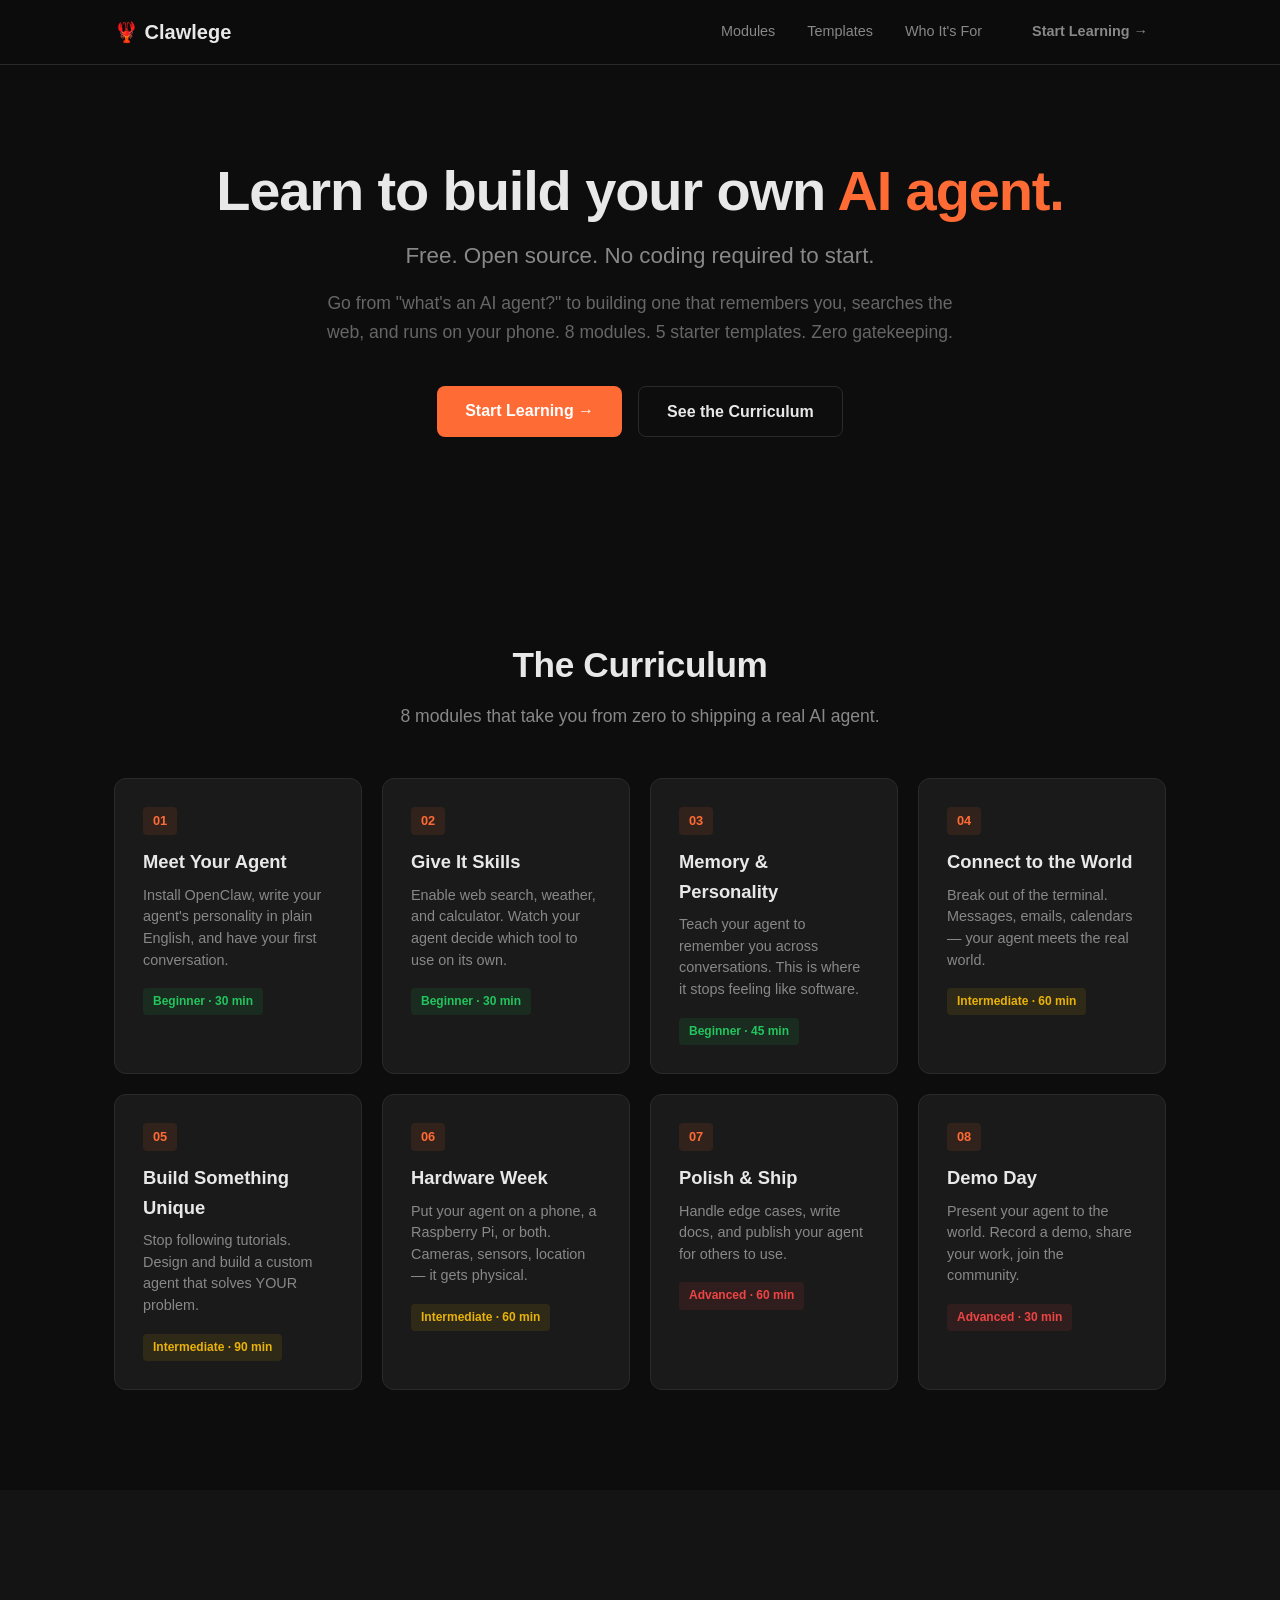
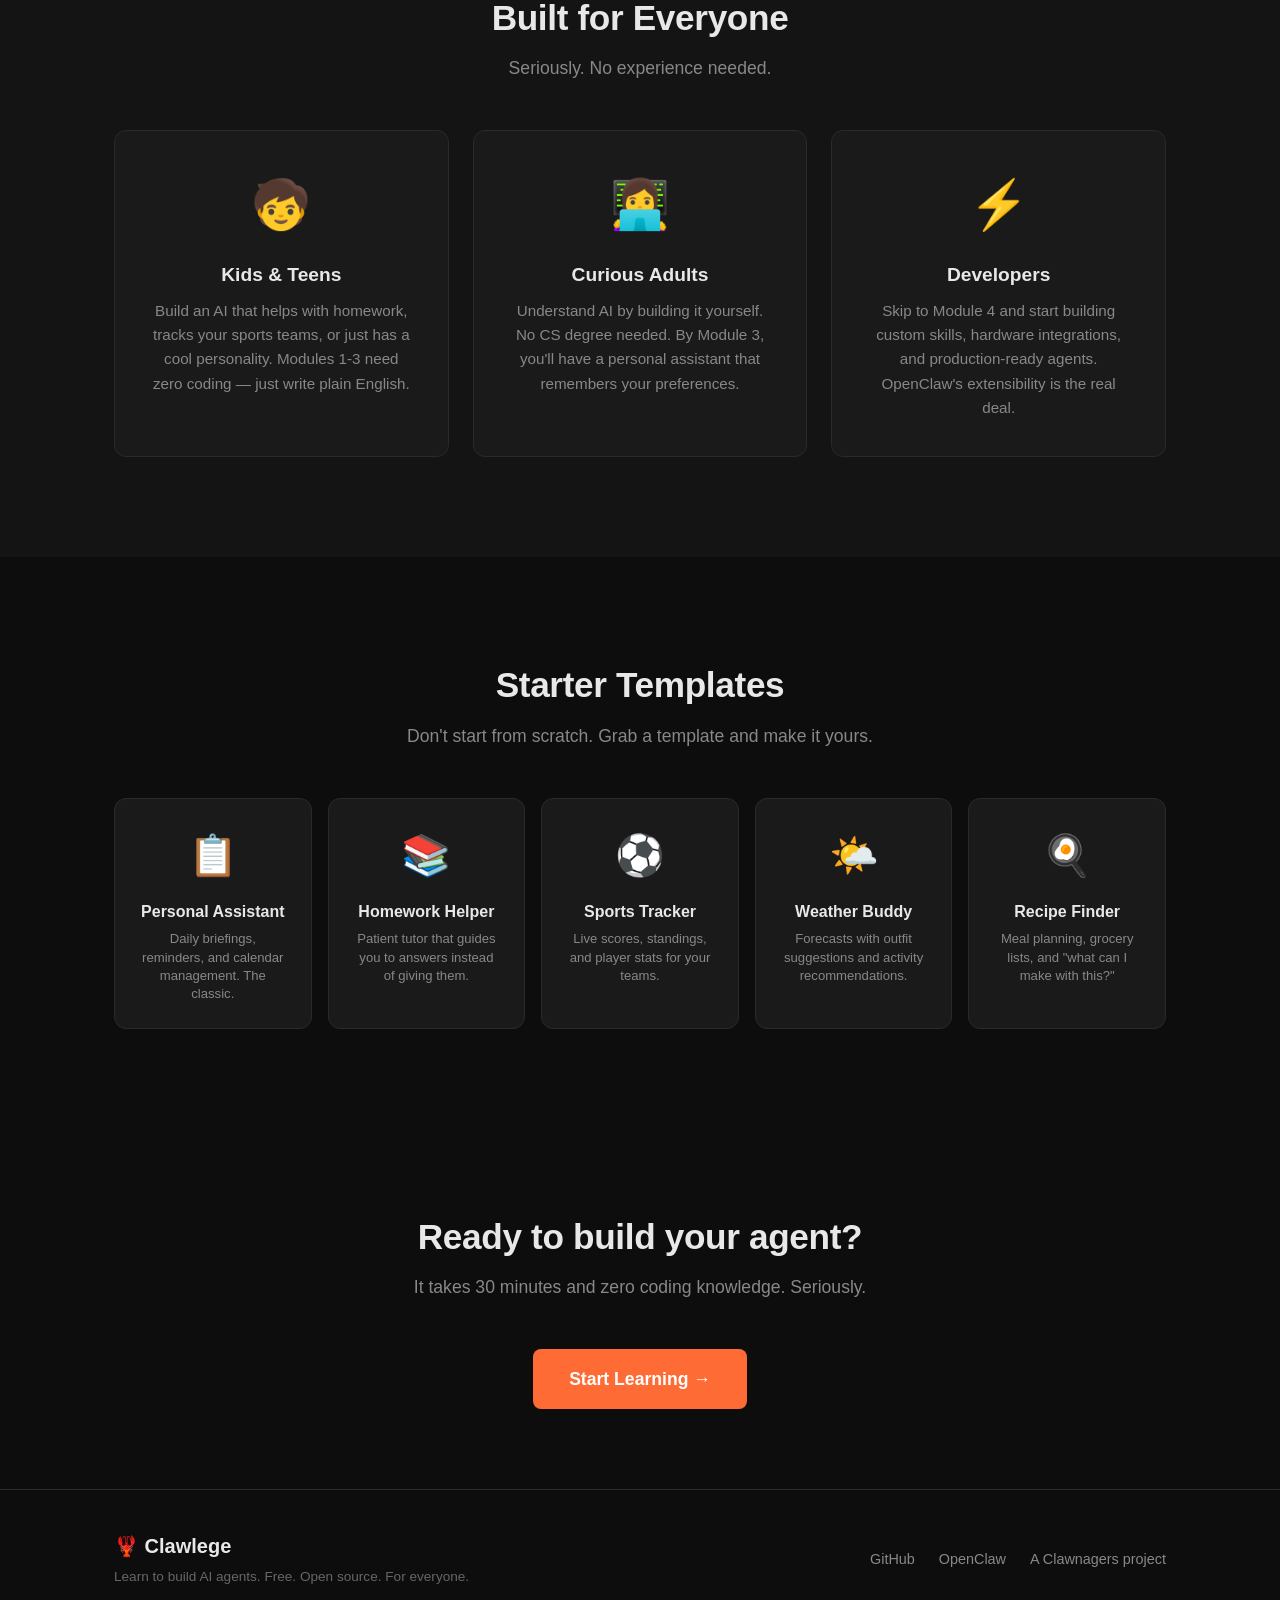
==== docs/index.html @ 2de46e16 "chore: move landing page to /docs for GitHub Pages compatibility" ====
<!DOCTYPE html>
<html lang="en">
<head>
    <meta charset="UTF-8">
    <meta name="viewport" content="width=device-width, initial-scale=1.0">
    <title>Clawlege — Learn to Build AI Agents</title>
    <meta name="description" content="Learn to build your own AI agent. Free. Open source. For everyone. No coding required to start.">
    <link rel="stylesheet" href="style.css">
</head>
<body>
    <!-- Nav -->
    <nav class="nav">
        <div class="nav-inner">
            <a href="#" class="logo">🦞 Clawlege</a>
            <div class="nav-links">
                <a href="#modules">Modules</a>
                <a href="#templates">Templates</a>
                <a href="#audience">Who It's For</a>
                <a href="https://github.com/Clawlege/clawlege" class="btn btn-sm" target="_blank">Start Learning →</a>
            </div>
            <button class="mobile-toggle" aria-label="Toggle menu">☰</button>
        </div>
    </nav>

    <!-- Hero -->
    <section class="hero">
        <div class="container">
            <h1>Learn to build your own <span class="accent">AI agent.</span></h1>
            <p class="hero-sub">Free. Open source. No coding required to start.</p>
            <p class="hero-desc">Go from "what's an AI agent?" to building one that remembers you, searches the web, and runs on your phone. 8 modules. 5 starter templates. Zero gatekeeping.</p>
            <div class="hero-cta">
                <a href="https://github.com/Clawlege/clawlege" class="btn btn-primary" target="_blank">Start Learning →</a>
                <a href="#modules" class="btn btn-secondary">See the Curriculum</a>
            </div>
        </div>
    </section>

    <!-- Modules -->
    <section id="modules" class="section">
        <div class="container">
            <h2>The Curriculum</h2>
            <p class="section-sub">8 modules that take you from zero to shipping a real AI agent.</p>
            <div class="module-grid">
                <div class="module-card">
                    <span class="module-num">01</span>
                    <h3>Meet Your Agent</h3>
                    <p>Install OpenClaw, write your agent's personality in plain English, and have your first conversation.</p>
                    <span class="tag tag-beginner">Beginner · 30 min</span>
                </div>
                <div class="module-card">
                    <span class="module-num">02</span>
                    <h3>Give It Skills</h3>
                    <p>Enable web search, weather, and calculator. Watch your agent decide which tool to use on its own.</p>
                    <span class="tag tag-beginner">Beginner · 30 min</span>
                </div>
                <div class="module-card">
                    <span class="module-num">03</span>
                    <h3>Memory & Personality</h3>
                    <p>Teach your agent to remember you across conversations. This is where it stops feeling like software.</p>
                    <span class="tag tag-beginner">Beginner · 45 min</span>
                </div>
                <div class="module-card">
                    <span class="module-num">04</span>
                    <h3>Connect to the World</h3>
                    <p>Break out of the terminal. Messages, emails, calendars — your agent meets the real world.</p>
                    <span class="tag tag-intermediate">Intermediate · 60 min</span>
                </div>
                <div class="module-card">
                    <span class="module-num">05</span>
                    <h3>Build Something Unique</h3>
                    <p>Stop following tutorials. Design and build a custom agent that solves YOUR problem.</p>
                    <span class="tag tag-intermediate">Intermediate · 90 min</span>
                </div>
                <div class="module-card">
                    <span class="module-num">06</span>
                    <h3>Hardware Week</h3>
                    <p>Put your agent on a phone, a Raspberry Pi, or both. Cameras, sensors, location — it gets physical.</p>
                    <span class="tag tag-intermediate">Intermediate · 60 min</span>
                </div>
                <div class="module-card">
                    <span class="module-num">07</span>
                    <h3>Polish & Ship</h3>
                    <p>Handle edge cases, write docs, and publish your agent for others to use.</p>
                    <span class="tag tag-advanced">Advanced · 60 min</span>
                </div>
                <div class="module-card">
                    <span class="module-num">08</span>
                    <h3>Demo Day</h3>
                    <p>Present your agent to the world. Record a demo, share your work, join the community.</p>
                    <span class="tag tag-advanced">Advanced · 30 min</span>
                </div>
            </div>
        </div>
    </section>

    <!-- Audience -->
    <section id="audience" class="section section-alt">
        <div class="container">
            <h2>Built for Everyone</h2>
            <p class="section-sub">Seriously. No experience needed.</p>
            <div class="audience-grid">
                <div class="audience-card">
                    <div class="audience-emoji">🧒</div>
                    <h3>Kids & Teens</h3>
                    <p>Build an AI that helps with homework, tracks your sports teams, or just has a cool personality. Modules 1-3 need zero coding — just write plain English.</p>
                </div>
                <div class="audience-card">
                    <div class="audience-emoji">👩‍💻</div>
                    <h3>Curious Adults</h3>
                    <p>Understand AI by building it yourself. No CS degree needed. By Module 3, you'll have a personal assistant that remembers your preferences.</p>
                </div>
                <div class="audience-card">
                    <div class="audience-emoji">⚡</div>
                    <h3>Developers</h3>
                    <p>Skip to Module 4 and start building custom skills, hardware integrations, and production-ready agents. OpenClaw's extensibility is the real deal.</p>
                </div>
            </div>
        </div>
    </section>

    <!-- Templates -->
    <section id="templates" class="section">
        <div class="container">
            <h2>Starter Templates</h2>
            <p class="section-sub">Don't start from scratch. Grab a template and make it yours.</p>
            <div class="template-grid">
                <div class="template-card">
                    <div class="template-icon">📋</div>
                    <h3>Personal Assistant</h3>
                    <p>Daily briefings, reminders, and calendar management. The classic.</p>
                </div>
                <div class="template-card">
                    <div class="template-icon">📚</div>
                    <h3>Homework Helper</h3>
                    <p>Patient tutor that guides you to answers instead of giving them.</p>
                </div>
                <div class="template-card">
                    <div class="template-icon">⚽</div>
                    <h3>Sports Tracker</h3>
                    <p>Live scores, standings, and player stats for your teams.</p>
                </div>
                <div class="template-card">
                    <div class="template-icon">🌤️</div>
                    <h3>Weather Buddy</h3>
                    <p>Forecasts with outfit suggestions and activity recommendations.</p>
                </div>
                <div class="template-card">
                    <div class="template-icon">🍳</div>
                    <h3>Recipe Finder</h3>
                    <p>Meal planning, grocery lists, and "what can I make with this?"</p>
                </div>
            </div>
        </div>
    </section>

    <!-- CTA -->
    <section class="section cta-section">
        <div class="container">
            <h2>Ready to build your agent?</h2>
            <p class="section-sub">It takes 30 minutes and zero coding knowledge. Seriously.</p>
            <a href="https://github.com/Clawlege/clawlege" class="btn btn-primary btn-lg" target="_blank">Start Learning →</a>
        </div>
    </section>

    <!-- Footer -->
    <footer class="footer">
        <div class="container footer-inner">
            <div class="footer-left">
                <span class="logo">🦞 Clawlege</span>
                <p>Learn to build AI agents. Free. Open source. For everyone.</p>
            </div>
            <div class="footer-right">
                <a href="https://github.com/Clawlege/clawlege" target="_blank">GitHub</a>
                <a href="https://openclaw.ai" target="_blank">OpenClaw</a>
                <a href="https://clawnagers.com" target="_blank">A Clawnagers project</a>
            </div>
        </div>
    </footer>

    <script>
        // Mobile menu toggle
        const toggle = document.querySelector('.mobile-toggle');
        const navLinks = document.querySelector('.nav-links');
        if (toggle) {
            toggle.addEventListener('click', () => {
                navLinks.classList.toggle('open');
            });
        }
    </script>
</body>
</html>
---- docs/style.css ----
/* ===== Reset & Base ===== */
*, *::before, *::after {
    margin: 0;
    padding: 0;
    box-sizing: border-box;
}

:root {
    --orange: #FF6B35;
    --orange-light: #FF8B5E;
    --orange-dark: #E5552A;
    --bg: #0D0D0D;
    --bg-alt: #141414;
    --bg-card: #1A1A1A;
    --text: #E8E8E8;
    --text-muted: #888;
    --text-dim: #666;
    --border: #2A2A2A;
    --radius: 12px;
    --radius-sm: 8px;
}

html {
    scroll-behavior: smooth;
}

body {
    font-family: -apple-system, BlinkMacSystemFont, 'Segoe UI', Roboto, sans-serif;
    background: var(--bg);
    color: var(--text);
    line-height: 1.6;
    -webkit-font-smoothing: antialiased;
}

a {
    color: var(--orange);
    text-decoration: none;
    transition: color 0.2s;
}

a:hover {
    color: var(--orange-light);
}

.container {
    max-width: 1100px;
    margin: 0 auto;
    padding: 0 24px;
}

/* ===== Nav ===== */
.nav {
    position: fixed;
    top: 0;
    left: 0;
    right: 0;
    background: rgba(13, 13, 13, 0.9);
    backdrop-filter: blur(12px);
    border-bottom: 1px solid var(--border);
    z-index: 100;
}

.nav-inner {
    max-width: 1100px;
    margin: 0 auto;
    padding: 0 24px;
    display: flex;
    align-items: center;
    justify-content: space-between;
    height: 64px;
}

.logo {
    font-size: 1.25rem;
    font-weight: 700;
    color: var(--text) !important;
}

.nav-links {
    display: flex;
    align-items: center;
    gap: 32px;
}

.nav-links a {
    color: var(--text-muted);
    font-size: 0.9rem;
}

.nav-links a:hover {
    color: var(--text);
}

.mobile-toggle {
    display: none;
    background: none;
    border: none;
    color: var(--text);
    font-size: 1.5rem;
    cursor: pointer;
}

/* ===== Buttons ===== */
.btn {
    display: inline-block;
    padding: 12px 28px;
    border-radius: var(--radius-sm);
    font-weight: 600;
    font-size: 1rem;
    transition: all 0.2s;
    cursor: pointer;
    border: none;
}

.btn-primary {
    background: var(--orange);
    color: #fff;
}

.btn-primary:hover {
    background: var(--orange-light);
    color: #fff;
    transform: translateY(-1px);
}

.btn-secondary {
    background: transparent;
    color: var(--text);
    border: 1px solid var(--border);
}

.btn-secondary:hover {
    border-color: var(--text-muted);
    color: var(--text);
}

.btn-sm {
    padding: 8px 18px;
    font-size: 0.85rem;
}

.btn-lg {
    padding: 16px 36px;
    font-size: 1.1rem;
}

/* ===== Hero ===== */
.hero {
    padding: 160px 0 100px;
    text-align: center;
}

.hero h1 {
    font-size: 3.5rem;
    font-weight: 800;
    line-height: 1.1;
    margin-bottom: 16px;
    letter-spacing: -0.02em;
}

.accent {
    color: var(--orange);
}

.hero-sub {
    font-size: 1.4rem;
    color: var(--text-muted);
    margin-bottom: 16px;
}

.hero-desc {
    font-size: 1.1rem;
    color: var(--text-dim);
    max-width: 640px;
    margin: 0 auto 40px;
}

.hero-cta {
    display: flex;
    gap: 16px;
    justify-content: center;
    flex-wrap: wrap;
}

/* ===== Sections ===== */
.section {
    padding: 100px 0;
}

.section-alt {
    background: var(--bg-alt);
}

.section h2 {
    font-size: 2.2rem;
    font-weight: 700;
    text-align: center;
    margin-bottom: 8px;
    letter-spacing: -0.01em;
}

.section-sub {
    text-align: center;
    color: var(--text-muted);
    font-size: 1.1rem;
    margin-bottom: 48px;
}

/* ===== Module Grid ===== */
.module-grid {
    display: grid;
    grid-template-columns: repeat(auto-fill, minmax(240px, 1fr));
    gap: 20px;
}

.module-card {
    background: var(--bg-card);
    border: 1px solid var(--border);
    border-radius: var(--radius);
    padding: 28px;
    transition: border-color 0.2s, transform 0.2s;
}

.module-card:hover {
    border-color: var(--orange);
    transform: translateY(-2px);
}

.module-num {
    display: inline-block;
    font-size: 0.8rem;
    font-weight: 700;
    color: var(--orange);
    background: rgba(255, 107, 53, 0.1);
    padding: 4px 10px;
    border-radius: 4px;
    margin-bottom: 12px;
}

.module-card h3 {
    font-size: 1.15rem;
    margin-bottom: 8px;
}

.module-card p {
    font-size: 0.9rem;
    color: var(--text-muted);
    margin-bottom: 16px;
    line-height: 1.5;
}

.tag {
    display: inline-block;
    font-size: 0.75rem;
    font-weight: 600;
    padding: 4px 10px;
    border-radius: 4px;
}

.tag-beginner {
    background: rgba(34, 197, 94, 0.1);
    color: #22c55e;
}

.tag-intermediate {
    background: rgba(234, 179, 8, 0.1);
    color: #eab308;
}

.tag-advanced {
    background: rgba(239, 68, 68, 0.1);
    color: #ef4444;
}

/* ===== Audience ===== */
.audience-grid {
    display: grid;
    grid-template-columns: repeat(auto-fill, minmax(280px, 1fr));
    gap: 24px;
}

.audience-card {
    background: var(--bg-card);
    border: 1px solid var(--border);
    border-radius: var(--radius);
    padding: 36px;
    text-align: center;
}

.audience-emoji {
    font-size: 3rem;
    margin-bottom: 16px;
}

.audience-card h3 {
    margin-bottom: 8px;
    font-size: 1.2rem;
}

.audience-card p {
    color: var(--text-muted);
    font-size: 0.95rem;
}

/* ===== Templates ===== */
.template-grid {
    display: grid;
    grid-template-columns: repeat(auto-fill, minmax(180px, 1fr));
    gap: 16px;
}

.template-card {
    background: var(--bg-card);
    border: 1px solid var(--border);
    border-radius: var(--radius);
    padding: 24px;
    text-align: center;
    transition: border-color 0.2s, transform 0.2s;
}

.template-card:hover {
    border-color: var(--orange);
    transform: translateY(-2px);
}

.template-icon {
    font-size: 2.5rem;
    margin-bottom: 12px;
}

.template-card h3 {
    font-size: 1rem;
    margin-bottom: 6px;
}

.template-card p {
    font-size: 0.82rem;
    color: var(--text-muted);
    line-height: 1.4;
}

/* ===== CTA Section ===== */
.cta-section {
    text-align: center;
    padding: 80px 0;
}

/* ===== Footer ===== */
.footer {
    border-top: 1px solid var(--border);
    padding: 40px 0;
}

.footer-inner {
    display: flex;
    justify-content: space-between;
    align-items: center;
    flex-wrap: wrap;
    gap: 24px;
}

.footer-left p {
    color: var(--text-dim);
    font-size: 0.85rem;
    margin-top: 4px;
}

.footer-right {
    display: flex;
    gap: 24px;
}

.footer-right a {
    color: var(--text-muted);
    font-size: 0.9rem;
}

.footer-right a:hover {
    color: var(--text);
}

/* ===== Mobile ===== */
@media (max-width: 768px) {
    .hero h1 {
        font-size: 2.2rem;
    }

    .hero-sub {
        font-size: 1.1rem;
    }

    .hero-desc {
        font-size: 1rem;
    }

    .hero {
        padding: 120px 0 60px;
    }

    .section {
        padding: 60px 0;
    }

    .section h2 {
        font-size: 1.6rem;
    }

    .nav-links {
        display: none;
        position: absolute;
        top: 64px;
        left: 0;
        right: 0;
        background: rgba(13, 13, 13, 0.98);
        flex-direction: column;
        padding: 24px;
        gap: 16px;
        border-bottom: 1px solid var(--border);
    }

    .nav-links.open {
        display: flex;
    }

    .mobile-toggle {
        display: block;
    }

    .module-grid {
        grid-template-columns: 1fr;
    }

    .audience-grid {
        grid-template-columns: 1fr;
    }

    .template-grid {
        grid-template-columns: repeat(2, 1fr);
    }

    .footer-inner {
        flex-direction: column;
        text-align: center;
    }

    .footer-right {
        justify-content: center;
    }
}

@media (max-width: 400px) {
    .template-grid {
        grid-template-columns: 1fr;
    }

    .hero-cta {
        flex-direction: column;
        align-items: center;
    }
}
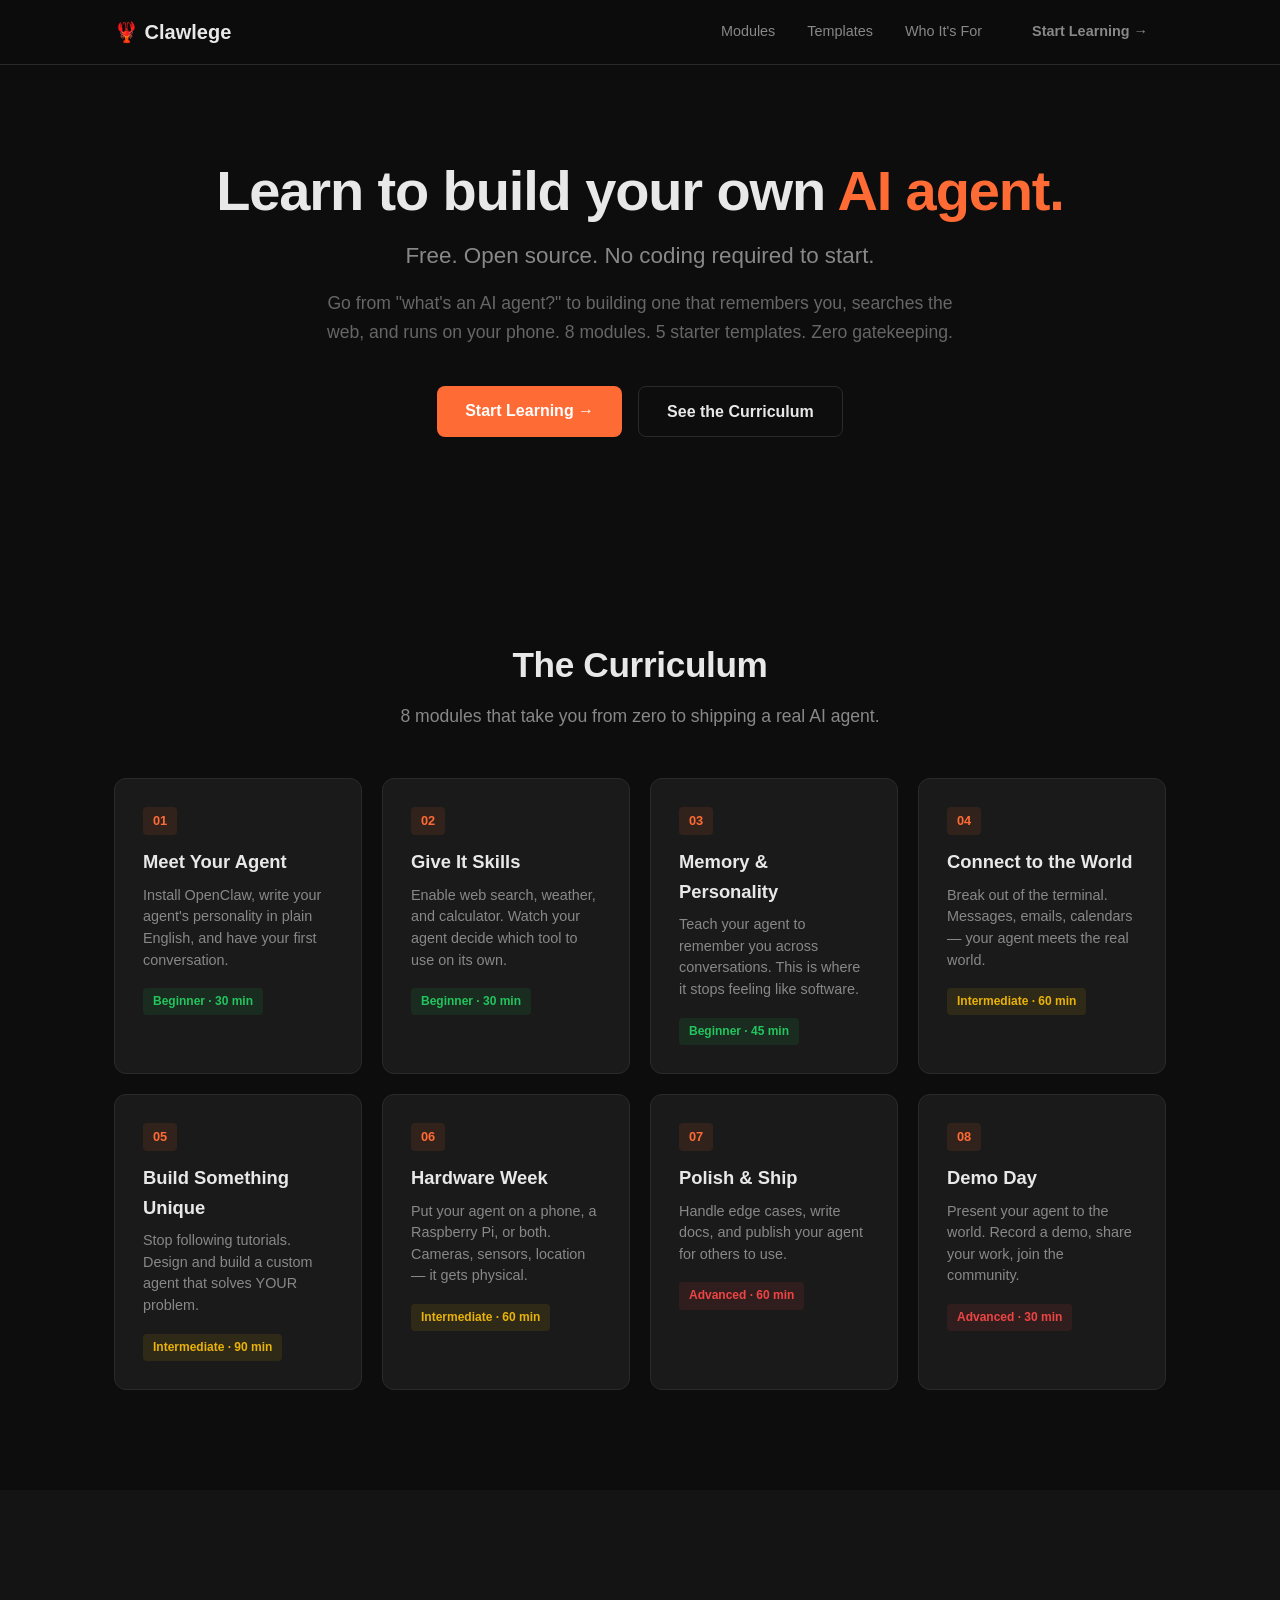
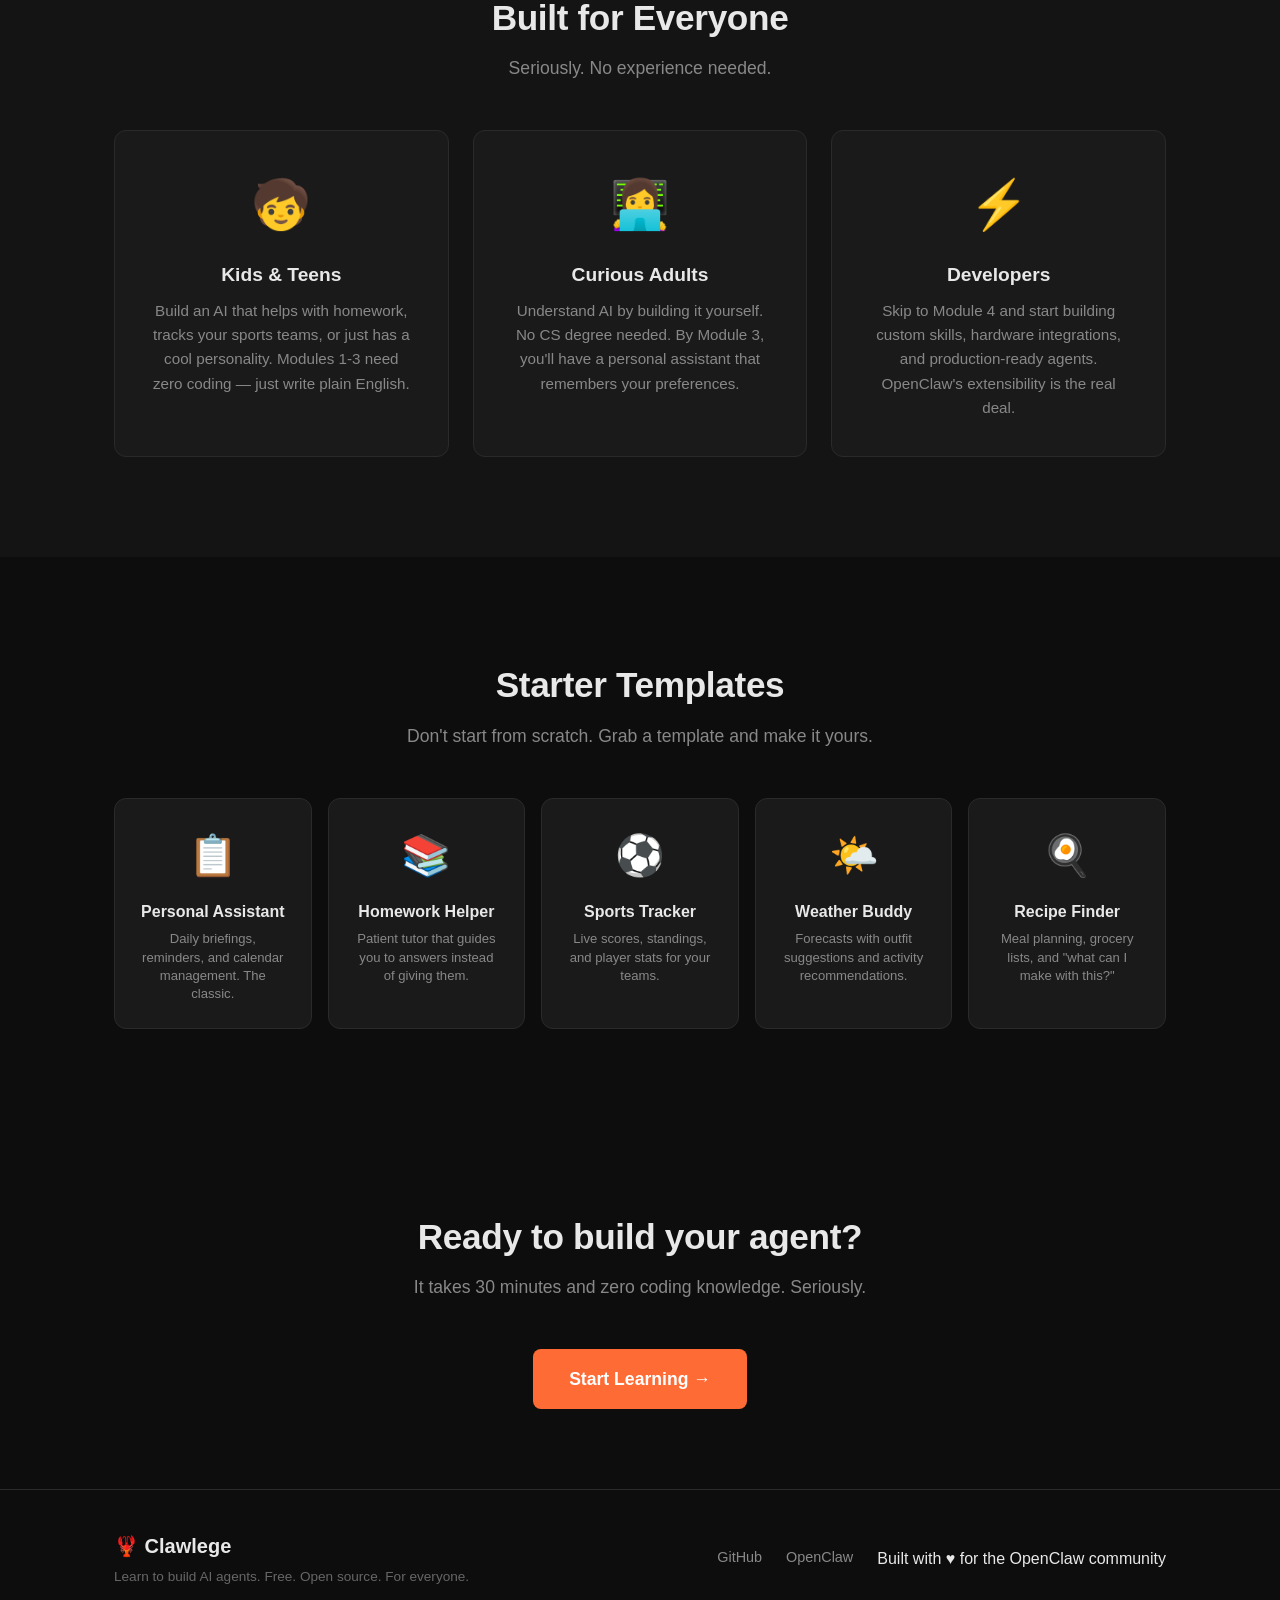
==== commit 88b8f0e9: "chore: remove Clawnagers references from site and README" ====
--- a/docs/index.html
+++ b/docs/index.html
@@ -172,7 +172,7 @@
             <div class="footer-right">
                 <a href="https://github.com/Clawlege/clawlege" target="_blank">GitHub</a>
                 <a href="https://openclaw.ai" target="_blank">OpenClaw</a>
-                <a href="https://clawnagers.com" target="_blank">A Clawnagers project</a>
+                Built with &hearts; for the OpenClaw community
             </div>
         </div>
     </footer>
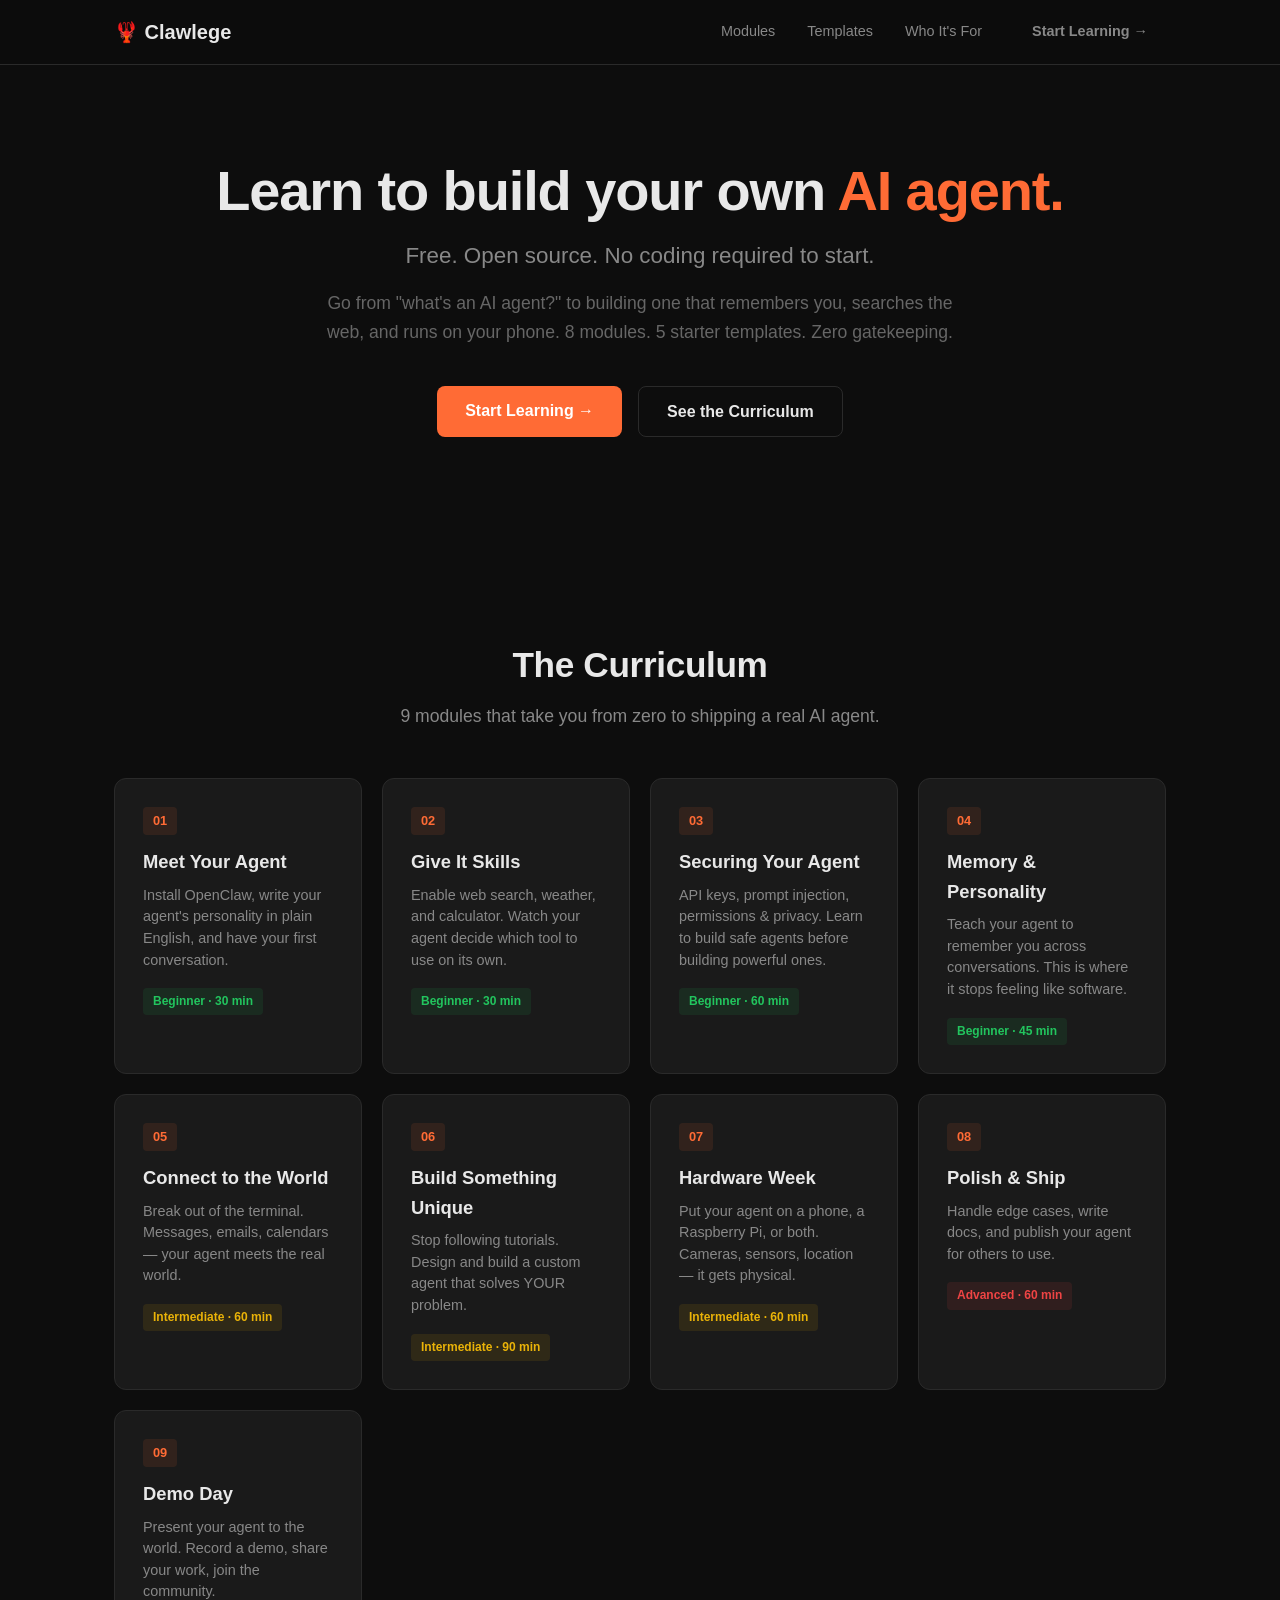
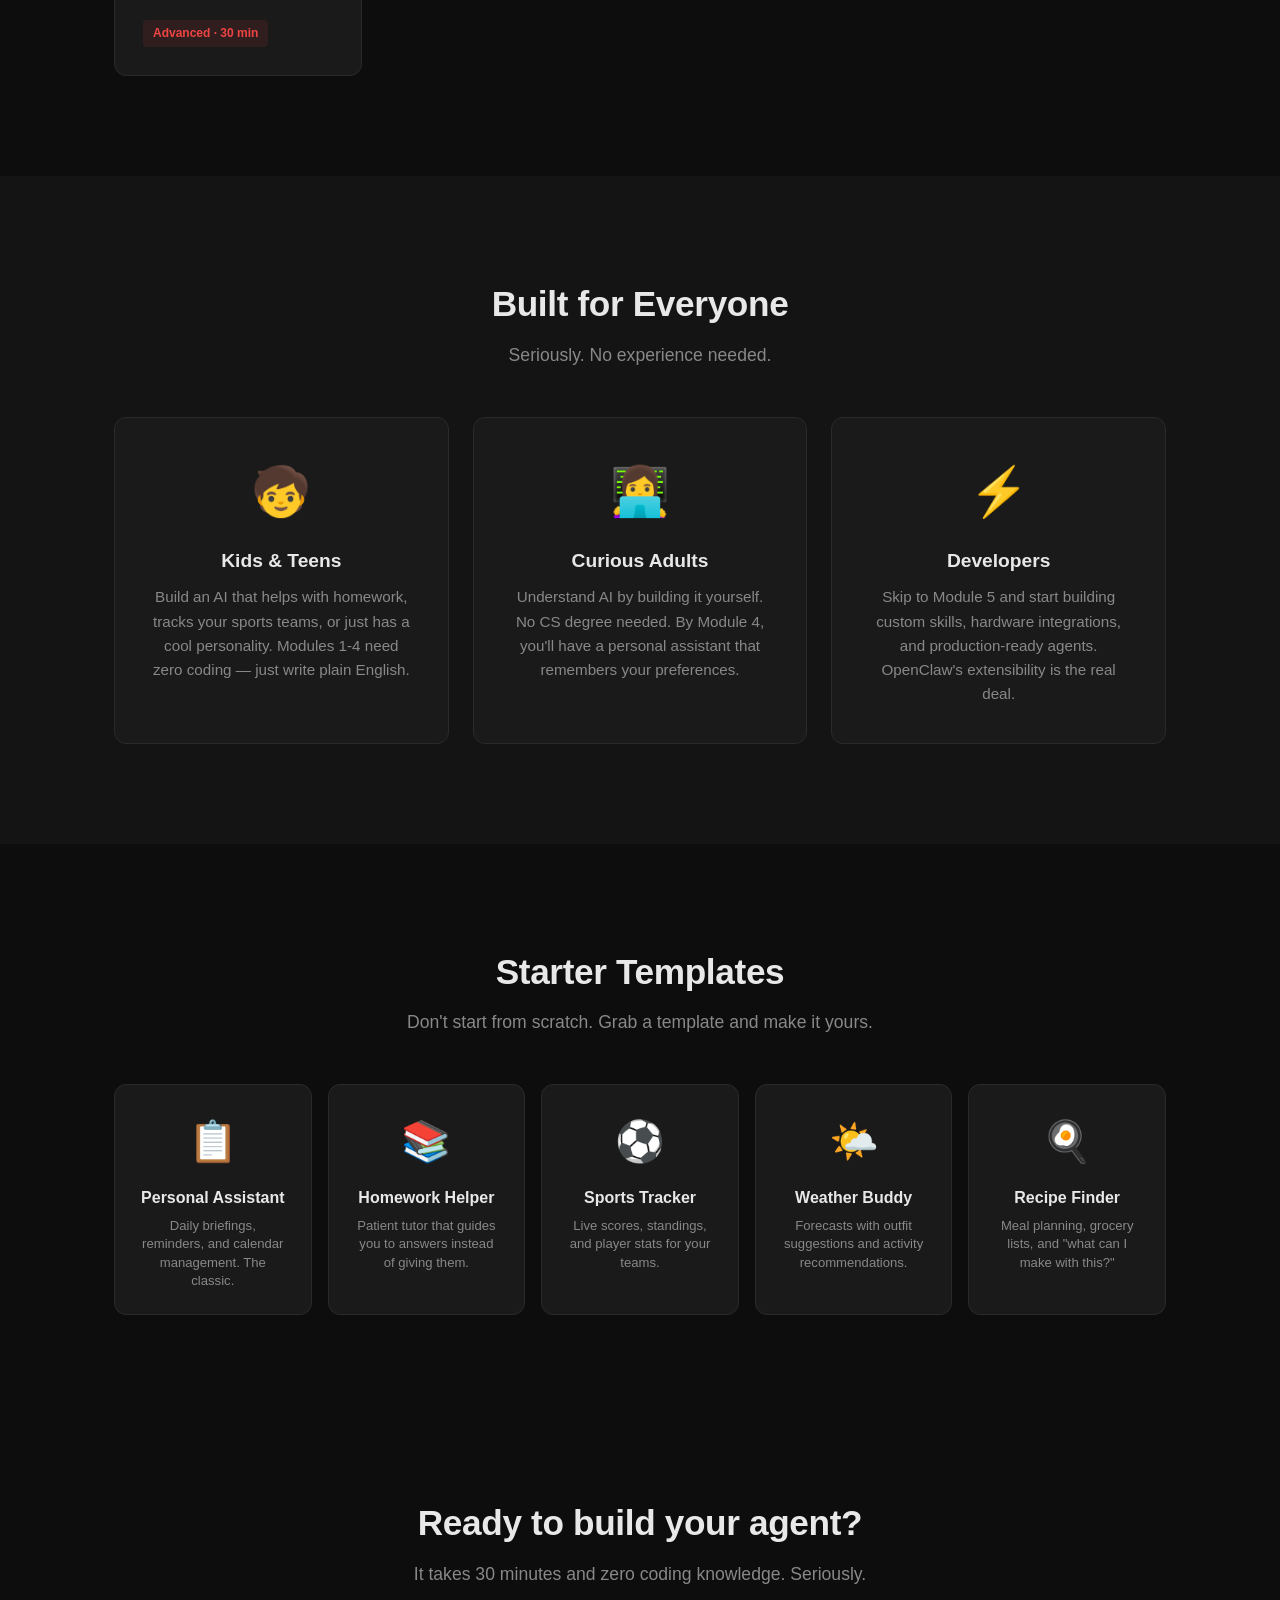
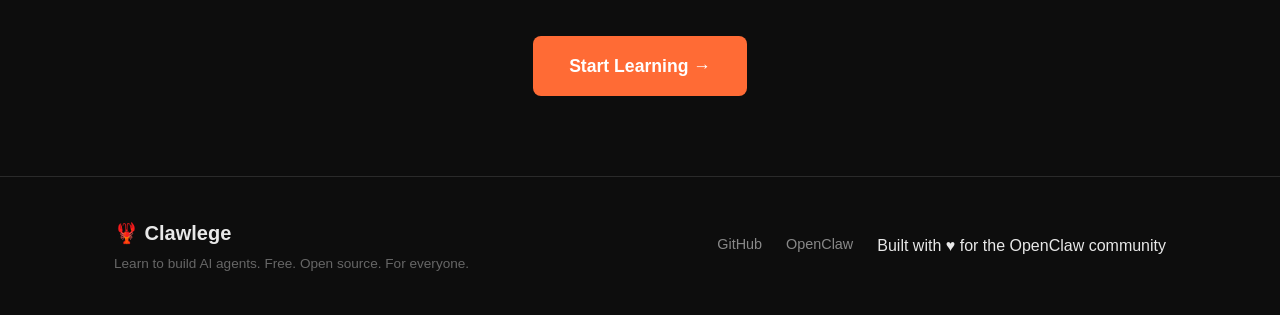
==== commit 0e2be8ff: "Add Module 3: Securing Your Agent New security module covering API key protection, prompt injection," ====
--- a/docs/index.html
+++ b/docs/index.html
@@ -39,7 +39,7 @@
     <section id="modules" class="section">
         <div class="container">
             <h2>The Curriculum</h2>
-            <p class="section-sub">8 modules that take you from zero to shipping a real AI agent.</p>
+            <p class="section-sub">9 modules that take you from zero to shipping a real AI agent.</p>
             <div class="module-grid">
                 <div class="module-card">
                     <span class="module-num">01</span>
@@ -55,36 +55,42 @@
                 </div>
                 <div class="module-card">
                     <span class="module-num">03</span>
+                    <h3>Securing Your Agent</h3>
+                    <p>API keys, prompt injection, permissions & privacy. Learn to build safe agents before building powerful ones.</p>
+                    <span class="tag tag-beginner">Beginner · 60 min</span>
+                </div>
+                <div class="module-card">
+                    <span class="module-num">04</span>
                     <h3>Memory & Personality</h3>
                     <p>Teach your agent to remember you across conversations. This is where it stops feeling like software.</p>
                     <span class="tag tag-beginner">Beginner · 45 min</span>
                 </div>
                 <div class="module-card">
-                    <span class="module-num">04</span>
+                    <span class="module-num">05</span>
                     <h3>Connect to the World</h3>
                     <p>Break out of the terminal. Messages, emails, calendars — your agent meets the real world.</p>
                     <span class="tag tag-intermediate">Intermediate · 60 min</span>
                 </div>
                 <div class="module-card">
-                    <span class="module-num">05</span>
+                    <span class="module-num">06</span>
                     <h3>Build Something Unique</h3>
                     <p>Stop following tutorials. Design and build a custom agent that solves YOUR problem.</p>
                     <span class="tag tag-intermediate">Intermediate · 90 min</span>
                 </div>
                 <div class="module-card">
-                    <span class="module-num">06</span>
+                    <span class="module-num">07</span>
                     <h3>Hardware Week</h3>
                     <p>Put your agent on a phone, a Raspberry Pi, or both. Cameras, sensors, location — it gets physical.</p>
                     <span class="tag tag-intermediate">Intermediate · 60 min</span>
                 </div>
                 <div class="module-card">
-                    <span class="module-num">07</span>
+                    <span class="module-num">08</span>
                     <h3>Polish & Ship</h3>
                     <p>Handle edge cases, write docs, and publish your agent for others to use.</p>
                     <span class="tag tag-advanced">Advanced · 60 min</span>
                 </div>
                 <div class="module-card">
-                    <span class="module-num">08</span>
+                    <span class="module-num">09</span>
                     <h3>Demo Day</h3>
                     <p>Present your agent to the world. Record a demo, share your work, join the community.</p>
                     <span class="tag tag-advanced">Advanced · 30 min</span>
@@ -102,17 +108,17 @@
                 <div class="audience-card">
                     <div class="audience-emoji">🧒</div>
                     <h3>Kids & Teens</h3>
-                    <p>Build an AI that helps with homework, tracks your sports teams, or just has a cool personality. Modules 1-3 need zero coding — just write plain English.</p>
+                    <p>Build an AI that helps with homework, tracks your sports teams, or just has a cool personality. Modules 1-4 need zero coding — just write plain English.</p>
                 </div>
                 <div class="audience-card">
                     <div class="audience-emoji">👩‍💻</div>
                     <h3>Curious Adults</h3>
-                    <p>Understand AI by building it yourself. No CS degree needed. By Module 3, you'll have a personal assistant that remembers your preferences.</p>
+                    <p>Understand AI by building it yourself. No CS degree needed. By Module 4, you'll have a personal assistant that remembers your preferences.</p>
                 </div>
                 <div class="audience-card">
                     <div class="audience-emoji">⚡</div>
                     <h3>Developers</h3>
-                    <p>Skip to Module 4 and start building custom skills, hardware integrations, and production-ready agents. OpenClaw's extensibility is the real deal.</p>
+                    <p>Skip to Module 5 and start building custom skills, hardware integrations, and production-ready agents. OpenClaw's extensibility is the real deal.</p>
                 </div>
             </div>
         </div>
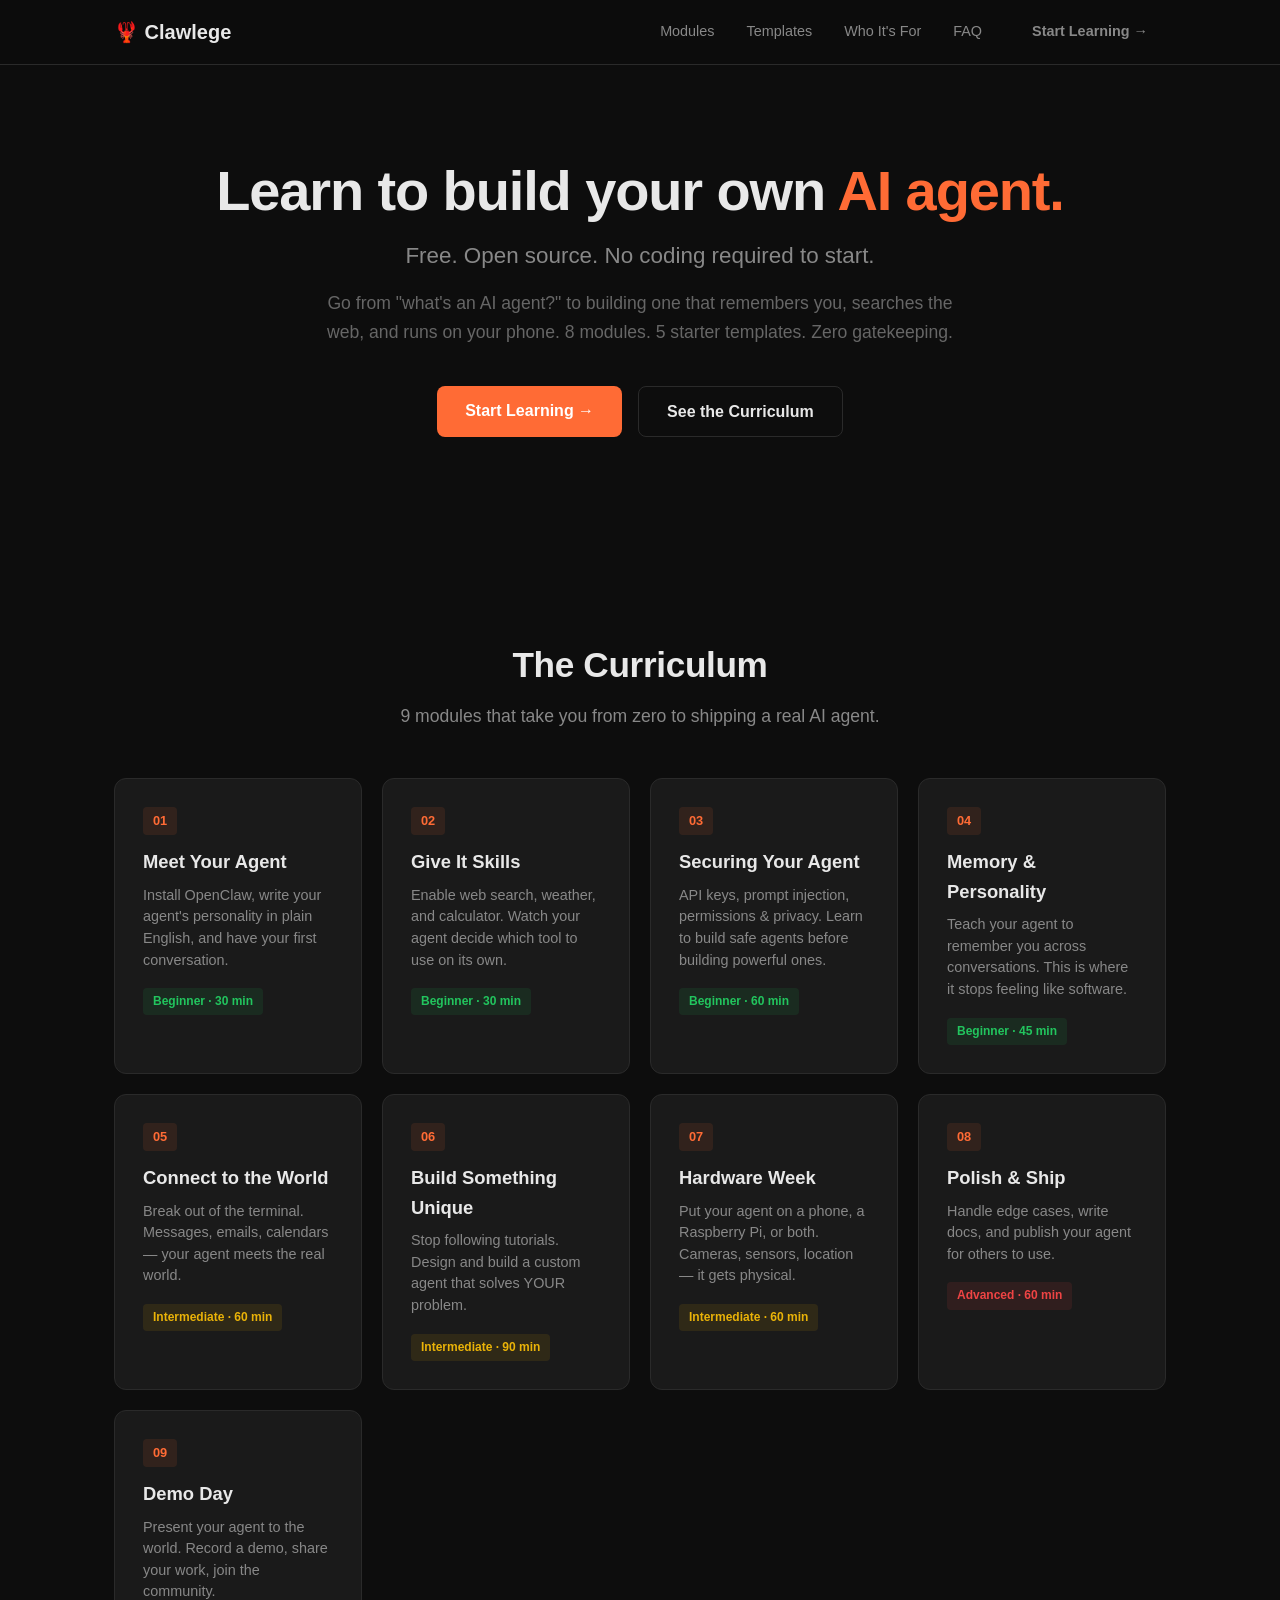
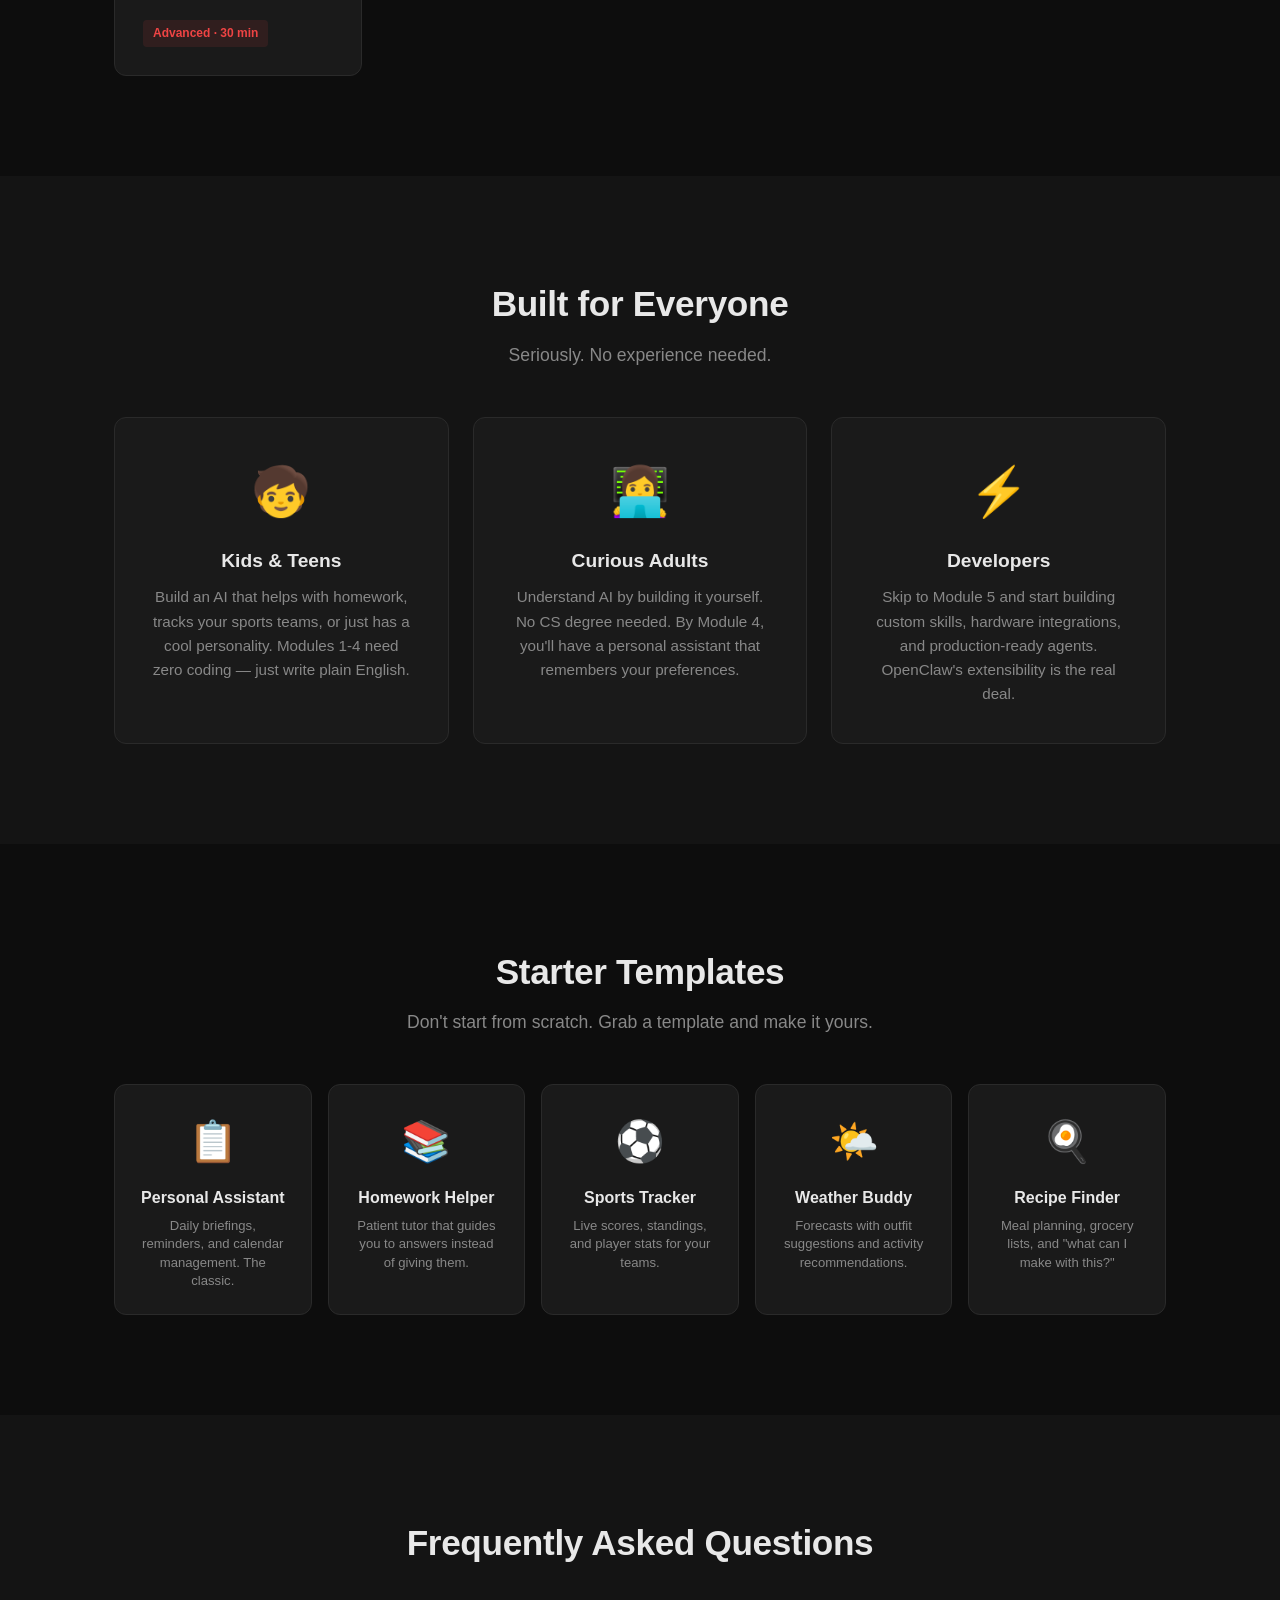
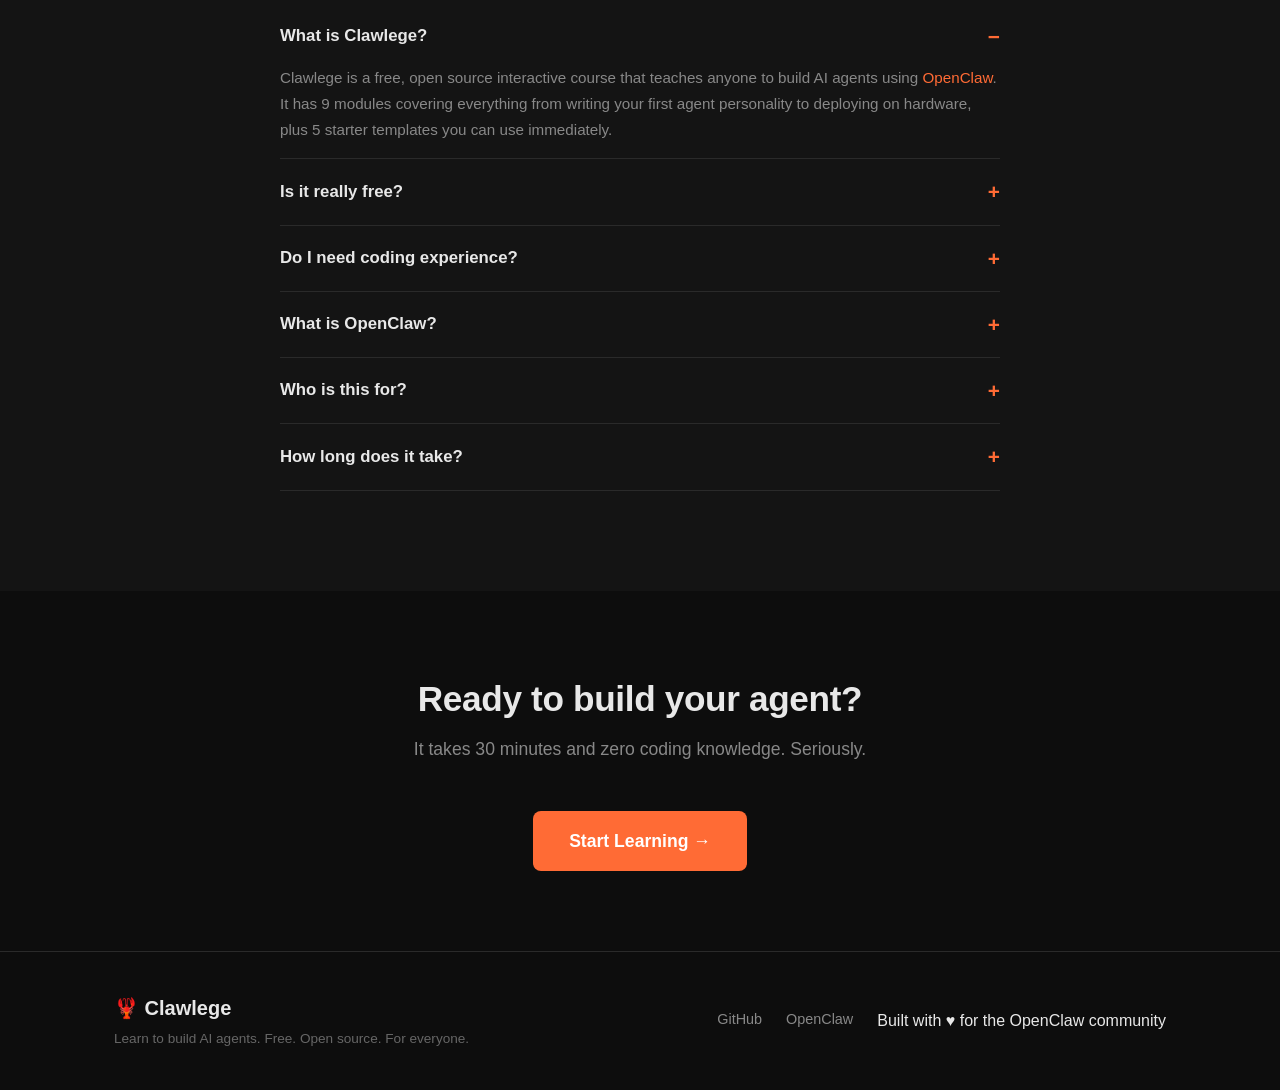
==== commit 8d577bdd: "SEO + GEO optimization: structured data, FAQ, OG tags, sitemap, robots.txt - Schema.org Course + Org" ====
--- a/docs/index.html
+++ b/docs/index.html
@@ -3,8 +3,122 @@
 <head>
     <meta charset="UTF-8">
     <meta name="viewport" content="width=device-width, initial-scale=1.0">
-    <title>Clawlege — Learn to Build AI Agents</title>
-    <meta name="description" content="Learn to build your own AI agent. Free. Open source. For everyone. No coding required to start.">
+    <title>Clawlege — Learn to Build AI Agents for Free | No Coding Required</title>
+    <meta name="description" content="Free, open source course teaching anyone to build AI agents with OpenClaw. 9 modules from beginner to advanced. No coding required to start. 5 starter templates included.">
+    <meta name="keywords" content="AI agents, learn AI, build AI agent, OpenClaw, free AI course, no-code AI, AI tutorial, agent development, AI for beginners, AI for kids">
+    <meta name="author" content="Clawlege">
+    <meta name="robots" content="index, follow">
+    <link rel="canonical" href="https://clawlege.com/">
+    <link rel="icon" href="/favicon.svg" type="image/svg+xml">
+
+    <!-- Open Graph / Facebook -->
+    <meta property="og:type" content="website">
+    <meta property="og:url" content="https://clawlege.com/">
+    <meta property="og:title" content="Clawlege — Learn to Build AI Agents for Free">
+    <meta property="og:description" content="Free, open source course teaching anyone to build AI agents. 9 modules, 5 starter templates. No coding required to start.">
+    <meta property="og:site_name" content="Clawlege">
+    <meta property="og:locale" content="en_US">
+
+    <!-- Twitter -->
+    <meta name="twitter:card" content="summary_large_image">
+    <meta name="twitter:title" content="Clawlege — Learn to Build AI Agents for Free">
+    <meta name="twitter:description" content="Free, open source course teaching anyone to build AI agents. 9 modules, 5 starter templates. No coding required.">
+
+    <!-- Structured Data: Course -->
+    <script type="application/ld+json">
+    {
+        "@context": "https://schema.org",
+        "@type": "Course",
+        "name": "Learn to Build AI Agents",
+        "description": "Free, open source interactive course teaching anyone to build AI agents with OpenClaw. 9 modules from beginner to advanced, with 5 starter templates. No coding required to start.",
+        "provider": {
+            "@type": "Organization",
+            "name": "Clawlege",
+            "url": "https://clawlege.com"
+        },
+        "isAccessibleForFree": true,
+        "educationalLevel": ["Beginner", "Intermediate", "Advanced"],
+        "audience": {
+            "@type": "EducationalAudience",
+            "educationalRole": ["student", "self-learner"],
+            "audienceType": "Kids, Teens, Adults, Developers"
+        },
+        "teaches": ["AI Agent Development", "OpenClaw Framework", "Prompt Engineering", "AI Security", "Hardware Integration"],
+        "numberOfCredits": 9,
+        "hasCourseInstance": {
+            "@type": "CourseInstance",
+            "courseMode": "online",
+            "courseWorkload": "PT8H"
+        },
+        "url": "https://clawlege.com",
+        "inLanguage": "en"
+    }
+    </script>
+
+    <!-- Structured Data: Organization -->
+    <script type="application/ld+json">
+    {
+        "@context": "https://schema.org",
+        "@type": "Organization",
+        "name": "Clawlege",
+        "url": "https://clawlege.com",
+        "logo": "https://clawlege.com/favicon.svg",
+        "sameAs": [
+            "https://github.com/Clawlege/clawlege"
+        ]
+    }
+    </script>
+
+    <!-- Structured Data: FAQ (GEO — LLM-friendly) -->
+    <script type="application/ld+json">
+    {
+        "@context": "https://schema.org",
+        "@type": "FAQPage",
+        "mainEntity": [
+            {
+                "@type": "Question",
+                "name": "What is Clawlege?",
+                "acceptedAnswer": {
+                    "@type": "Answer",
+                    "text": "Clawlege is a free, open source interactive course that teaches anyone to build AI agents using OpenClaw. It has 9 modules covering everything from writing your first agent personality to deploying on hardware, plus 5 starter templates. No coding required to start."
+                }
+            },
+            {
+                "@type": "Question",
+                "name": "Is Clawlege free?",
+                "acceptedAnswer": {
+                    "@type": "Answer",
+                    "text": "Yes, Clawlege is 100% free and open source. All 9 modules and 5 starter templates are available at no cost. The entire course is hosted on GitHub under MIT license."
+                }
+            },
+            {
+                "@type": "Question",
+                "name": "Do I need coding experience to use Clawlege?",
+                "acceptedAnswer": {
+                    "@type": "Answer",
+                    "text": "No. Modules 1-4 require zero coding — you write your agent's personality in plain English. Intermediate modules (5-7) introduce connecting to real services and hardware. Advanced modules (8-9) cover shipping and presenting your agent."
+                }
+            },
+            {
+                "@type": "Question",
+                "name": "What is OpenClaw?",
+                "acceptedAnswer": {
+                    "@type": "Answer",
+                    "text": "OpenClaw is an open source AI agent framework that lets you build personal AI assistants. Clawlege teaches you how to use it, starting from zero experience."
+                }
+            },
+            {
+                "@type": "Question",
+                "name": "Who is Clawlege for?",
+                "acceptedAnswer": {
+                    "@type": "Answer",
+                    "text": "Clawlege is designed for kids and teens (build a homework helper or sports tracker), curious adults (understand AI by building it yourself), and developers (skip to Module 5 for custom skills, hardware integrations, and production agents)."
+                }
+            }
+        ]
+    }
+    </script>
+
     <link rel="stylesheet" href="style.css">
 </head>
 <body>
@@ -16,6 +130,7 @@
                 <a href="#modules">Modules</a>
                 <a href="#templates">Templates</a>
                 <a href="#audience">Who It's For</a>
+                <a href="#faq">FAQ</a>
                 <a href="https://github.com/Clawlege/clawlege" class="btn btn-sm" target="_blank">Start Learning →</a>
             </div>
             <button class="mobile-toggle" aria-label="Toggle menu">☰</button>
@@ -36,10 +151,11 @@
     </section>
 
     <!-- Modules -->
-    <section id="modules" class="section">
+    <section id="modules" class="section" itemscope itemtype="https://schema.org/ItemList">
         <div class="container">
             <h2>The Curriculum</h2>
             <p class="section-sub">9 modules that take you from zero to shipping a real AI agent.</p>
+            <meta itemprop="numberOfItems" content="9">
             <div class="module-grid">
                 <div class="module-card">
                     <span class="module-num">01</span>
@@ -130,31 +246,64 @@
             <h2>Starter Templates</h2>
             <p class="section-sub">Don't start from scratch. Grab a template and make it yours.</p>
             <div class="template-grid">
-                <div class="template-card">
+                <a href="https://github.com/Clawlege/clawlege/tree/main/templates/personal-assistant" class="template-card" target="_blank">
                     <div class="template-icon">📋</div>
                     <h3>Personal Assistant</h3>
                     <p>Daily briefings, reminders, and calendar management. The classic.</p>
-                </div>
-                <div class="template-card">
+                </a>
+                <a href="https://github.com/Clawlege/clawlege/tree/main/templates/homework-helper" class="template-card" target="_blank">
                     <div class="template-icon">📚</div>
                     <h3>Homework Helper</h3>
                     <p>Patient tutor that guides you to answers instead of giving them.</p>
-                </div>
-                <div class="template-card">
+                </a>
+                <a href="https://github.com/Clawlege/clawlege/tree/main/templates/sports-tracker" class="template-card" target="_blank">
                     <div class="template-icon">⚽</div>
                     <h3>Sports Tracker</h3>
                     <p>Live scores, standings, and player stats for your teams.</p>
-                </div>
-                <div class="template-card">
+                </a>
+                <a href="https://github.com/Clawlege/clawlege/tree/main/templates/weather-buddy" class="template-card" target="_blank">
                     <div class="template-icon">🌤️</div>
                     <h3>Weather Buddy</h3>
                     <p>Forecasts with outfit suggestions and activity recommendations.</p>
-                </div>
-                <div class="template-card">
+                </a>
+                <a href="https://github.com/Clawlege/clawlege/tree/main/templates/recipe-finder" class="template-card" target="_blank">
                     <div class="template-icon">🍳</div>
                     <h3>Recipe Finder</h3>
                     <p>Meal planning, grocery lists, and "what can I make with this?"</p>
-                </div>
+                </a>
+            </div>
+        </div>
+    </section>
+
+    <!-- FAQ (SEO + GEO) -->
+    <section id="faq" class="section section-alt">
+        <div class="container">
+            <h2>Frequently Asked Questions</h2>
+            <div class="faq-grid">
+                <details class="faq-item" open>
+                    <summary>What is Clawlege?</summary>
+                    <p>Clawlege is a free, open source interactive course that teaches anyone to build AI agents using <a href="https://openclaw.ai" target="_blank">OpenClaw</a>. It has 9 modules covering everything from writing your first agent personality to deploying on hardware, plus 5 starter templates you can use immediately.</p>
+                </details>
+                <details class="faq-item">
+                    <summary>Is it really free?</summary>
+                    <p>Yes. 100% free, forever. All 9 modules and 5 starter templates are available at no cost. The entire course is open source on <a href="https://github.com/Clawlege/clawlege" target="_blank">GitHub</a> under MIT license. No signup required.</p>
+                </details>
+                <details class="faq-item">
+                    <summary>Do I need coding experience?</summary>
+                    <p>No. Modules 1–4 require zero coding — you write your agent's personality in plain English. Intermediate modules (5–7) introduce connecting to real services and hardware. Advanced modules (8–9) cover shipping and presenting your agent.</p>
+                </details>
+                <details class="faq-item">
+                    <summary>What is OpenClaw?</summary>
+                    <p>OpenClaw is an open source AI agent framework that lets you build personal AI assistants that can remember you, search the web, manage your calendar, and run on your phone. Clawlege teaches you how to use it, starting from zero experience.</p>
+                </details>
+                <details class="faq-item">
+                    <summary>Who is this for?</summary>
+                    <p>Everyone. Kids and teens can build a homework helper or sports tracker. Curious adults can understand AI by building it themselves. Developers can skip to Module 5 for custom skills, hardware integrations, and production-ready agents.</p>
+                </details>
+                <details class="faq-item">
+                    <summary>How long does it take?</summary>
+                    <p>Module 1 takes about 30 minutes. The full course is roughly 8 hours. You can go at your own pace — each module is self-contained.</p>
+                </details>
             </div>
         </div>
     </section>
--- a/docs/style.css
+++ b/docs/style.css
@@ -316,6 +316,17 @@
     padding: 24px;
     text-align: center;
     transition: border-color 0.2s, transform 0.2s;
+    color: var(--text);
+    display: block;
+}
+
+a.template-card {
+    text-decoration: none;
+    color: var(--text);
+}
+
+a.template-card:hover {
+    color: var(--text);
 }
 
 .template-card:hover {
@@ -337,6 +348,54 @@
     font-size: 0.82rem;
     color: var(--text-muted);
     line-height: 1.4;
+}
+
+/* ===== FAQ ===== */
+.faq-grid {
+    max-width: 720px;
+    margin: 32px auto 0;
+}
+
+.faq-item {
+    border-bottom: 1px solid var(--border);
+    padding: 16px 0;
+}
+
+.faq-item summary {
+    font-size: 1.05rem;
+    font-weight: 600;
+    cursor: pointer;
+    color: var(--text);
+    list-style: none;
+    display: flex;
+    justify-content: space-between;
+    align-items: center;
+}
+
+.faq-item summary::after {
+    content: "+";
+    font-size: 1.3rem;
+    color: var(--orange);
+    transition: transform 0.2s;
+}
+
+.faq-item[open] summary::after {
+    content: "−";
+}
+
+.faq-item summary::-webkit-details-marker {
+    display: none;
+}
+
+.faq-item p {
+    margin-top: 12px;
+    color: var(--text-muted);
+    font-size: 0.95rem;
+    line-height: 1.7;
+}
+
+.faq-item a {
+    color: var(--orange);
 }
 
 /* ===== CTA Section ===== */
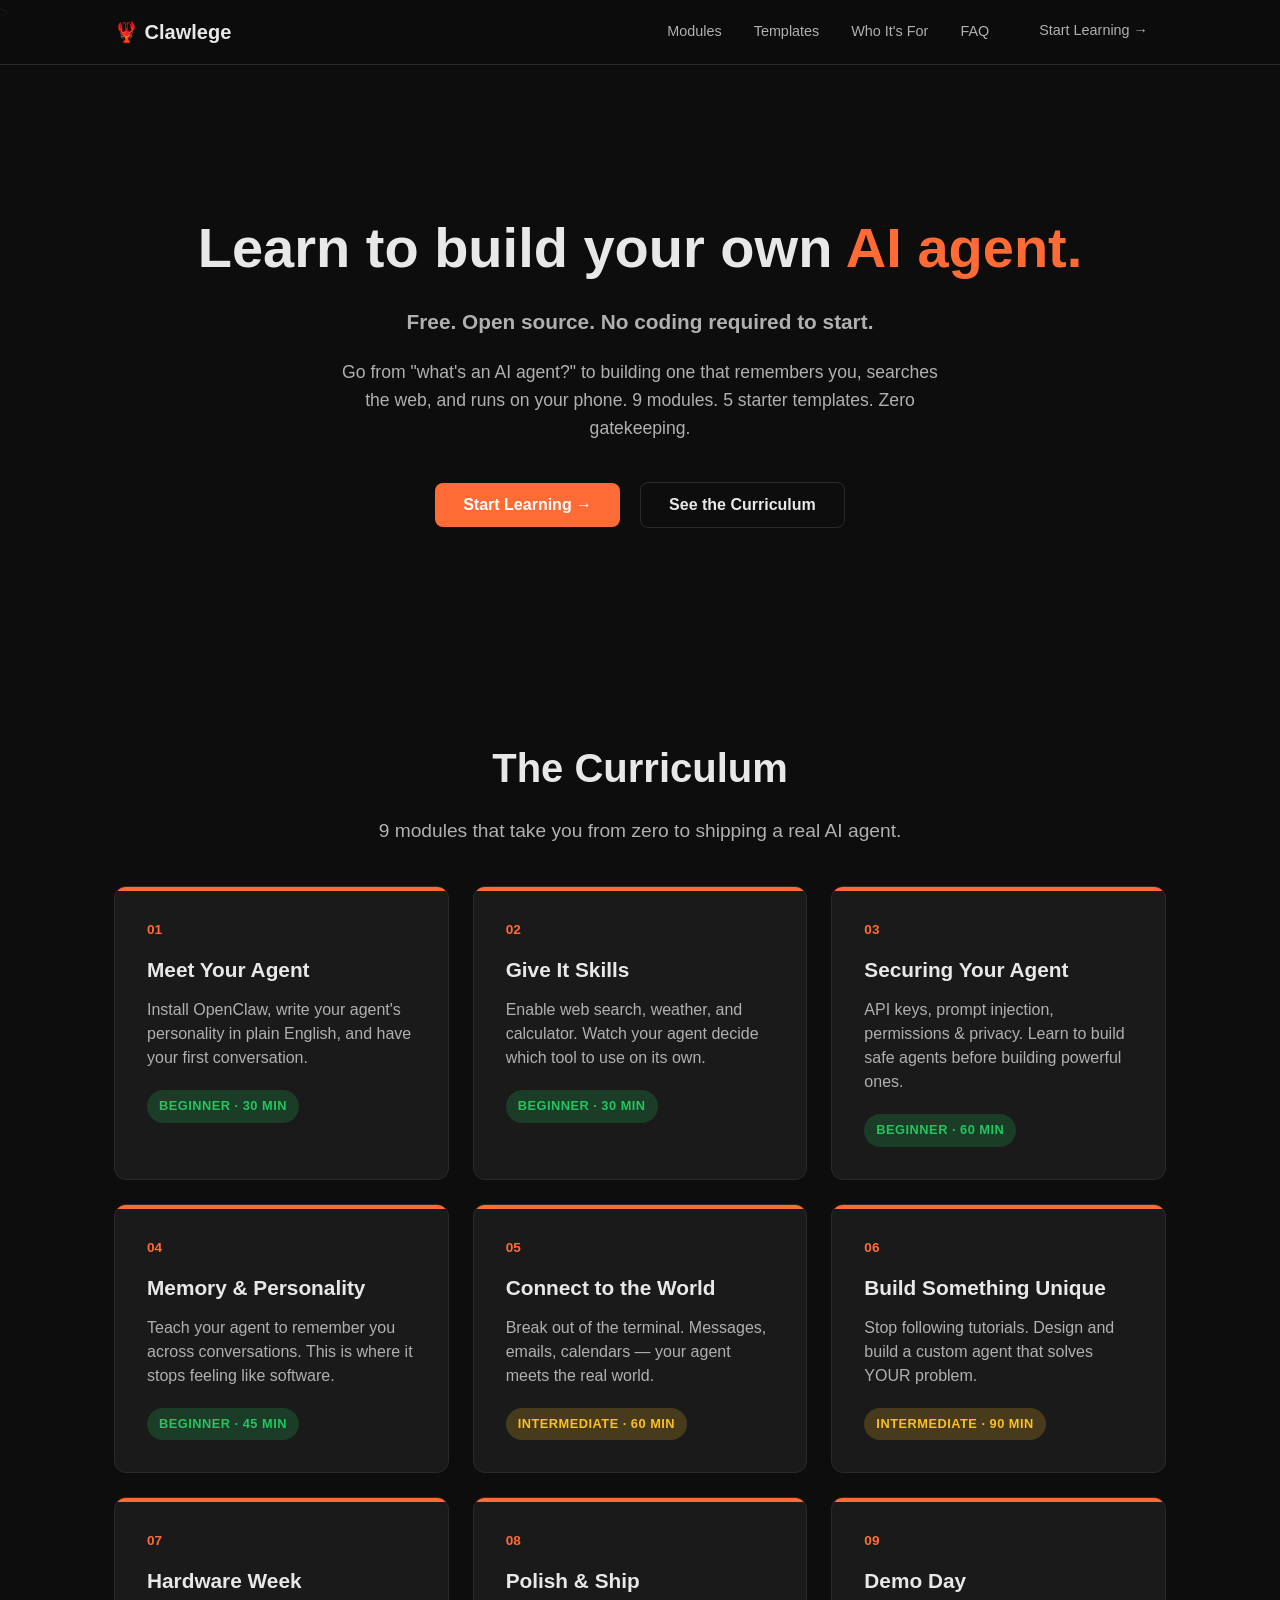
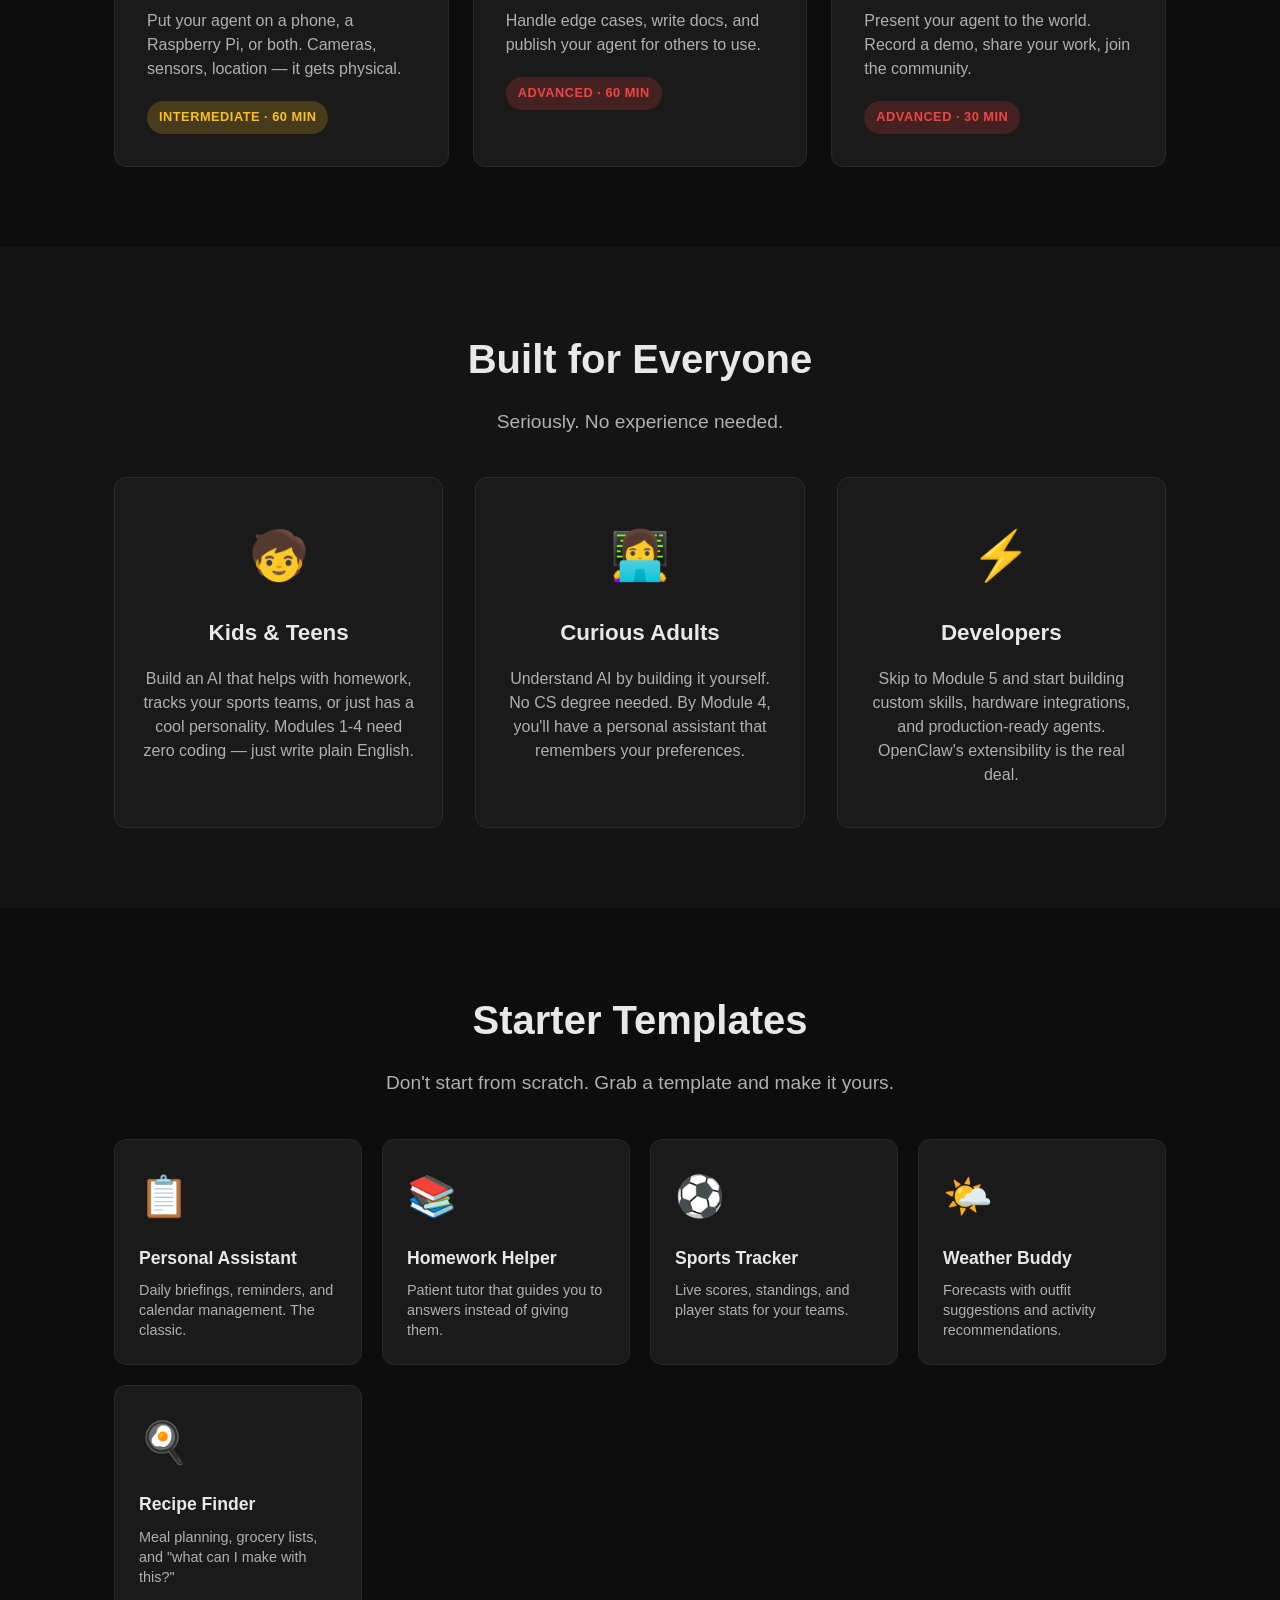
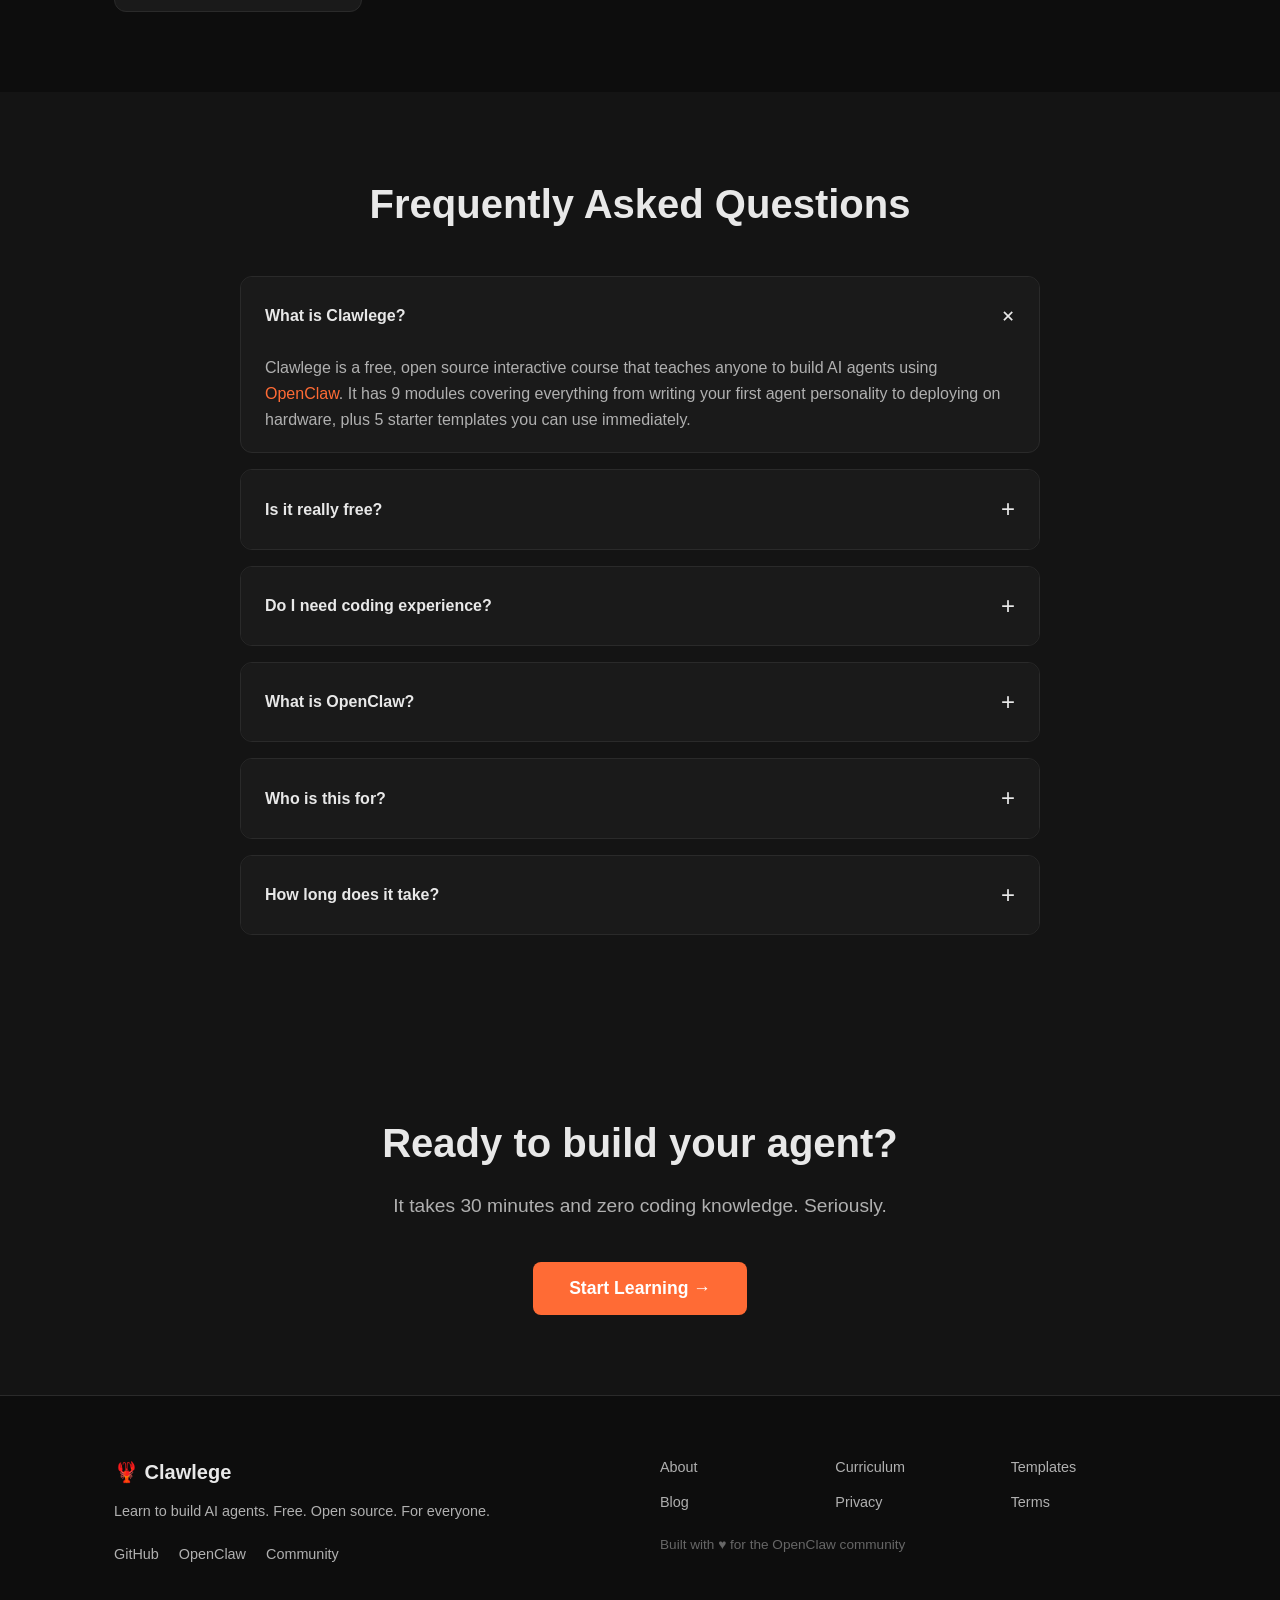
==== commit 90cbe69d: "Complete SEO/GEO audit fixes CRITICAL FIXES: ✅ Fixed mobile responsiveness (complete CSS rewrite wit" ====
--- a/docs/index.html
+++ b/docs/index.html
@@ -9,7 +9,10 @@
     <meta name="author" content="Clawlege">
     <meta name="robots" content="index, follow">
     <link rel="canonical" href="https://clawlege.com/">
+    <link rel="sitemap" type="application/xml" href="/sitemap.xml">
     <link rel="icon" href="/favicon.svg" type="image/svg+xml">
+    <link rel="alternate" type="text/plain" href="/llms.txt" title="LLM Information">
+    <link rel="alternate" type="text/plain" href="/llms-full.txt" title="LLM Extended Information">
 
     <!-- Open Graph / Facebook -->
     <meta property="og:type" content="website">
@@ -19,10 +22,17 @@
     <meta property="og:site_name" content="Clawlege">
     <meta property="og:locale" content="en_US">
 
+    <!-- Open Graph / Facebook -->
+    <meta property="og:image" content="https://clawlege.com/social-card.png">
+    <meta property="og:image:width" content="1200">
+    <meta property="og:image:height" content="630">
+    <meta property="og:image:type" content="image/png">
+
     <!-- Twitter -->
     <meta name="twitter:card" content="summary_large_image">
     <meta name="twitter:title" content="Clawlege — Learn to Build AI Agents for Free">
     <meta name="twitter:description" content="Free, open source course teaching anyone to build AI agents. 9 modules, 5 starter templates. No coding required.">
+    <meta name="twitter:image" content="https://clawlege.com/social-card.png">>
 
     <!-- Structured Data: Course -->
     <script type="application/ld+json">
@@ -123,26 +133,29 @@
 </head>
 <body>
     <!-- Nav -->
-    <nav class="nav">
-        <div class="nav-inner">
-            <a href="#" class="logo">🦞 Clawlege</a>
-            <div class="nav-links">
-                <a href="#modules">Modules</a>
-                <a href="#templates">Templates</a>
-                <a href="#audience">Who It's For</a>
-                <a href="#faq">FAQ</a>
-                <a href="https://github.com/Clawlege/clawlege" class="btn btn-sm" target="_blank">Start Learning →</a>
-            </div>
-            <button class="mobile-toggle" aria-label="Toggle menu">☰</button>
-        </div>
-    </nav>
-
-    <!-- Hero -->
-    <section class="hero">
+    <header>
+        <nav class="nav">
+            <div class="nav-inner">
+                <a href="#" class="logo" aria-label="Clawlege Home">🦞 Clawlege</a>
+                <div class="nav-links">
+                    <a href="#modules" aria-label="View Curriculum">Modules</a>
+                    <a href="#templates" aria-label="View Starter Templates">Templates</a>
+                    <a href="#audience" aria-label="Learn Who This Is For">Who It's For</a>
+                    <a href="#faq" aria-label="Frequently Asked Questions">FAQ</a>
+                    <a href="https://github.com/Clawlege/clawlege" class="btn btn-sm" target="_blank" aria-label="Start Learning on GitHub">Start Learning →</a>
+                </div>
+                <button class="mobile-toggle" aria-label="Toggle menu">☰</button>
+            </div>
+        </nav>
+    </header>
+
+    <main>
+        <!-- Hero -->
+        <section class="hero">
         <div class="container">
             <h1>Learn to build your own <span class="accent">AI agent.</span></h1>
             <p class="hero-sub">Free. Open source. No coding required to start.</p>
-            <p class="hero-desc">Go from "what's an AI agent?" to building one that remembers you, searches the web, and runs on your phone. 8 modules. 5 starter templates. Zero gatekeeping.</p>
+            <p class="hero-desc">Go from "what's an AI agent?" to building one that remembers you, searches the web, and runs on your phone. 9 modules. 5 starter templates. Zero gatekeeping.</p>
             <div class="hero-cta">
                 <a href="https://github.com/Clawlege/clawlege" class="btn btn-primary" target="_blank">Start Learning →</a>
                 <a href="#modules" class="btn btn-secondary">See the Curriculum</a>
@@ -313,9 +326,10 @@
         <div class="container">
             <h2>Ready to build your agent?</h2>
             <p class="section-sub">It takes 30 minutes and zero coding knowledge. Seriously.</p>
-            <a href="https://github.com/Clawlege/clawlege" class="btn btn-primary btn-lg" target="_blank">Start Learning →</a>
-        </div>
-    </section>
+            <a href="https://github.com/Clawlege/clawlege" class="btn btn-primary btn-lg" target="_blank" aria-label="Start Learning on GitHub">Start Learning →</a>
+        </div>
+    </section>
+    </main>
 
     <!-- Footer -->
     <footer class="footer">
@@ -323,11 +337,22 @@
             <div class="footer-left">
                 <span class="logo">🦞 Clawlege</span>
                 <p>Learn to build AI agents. Free. Open source. For everyone.</p>
+                <div class="footer-social">
+                    <a href="https://github.com/Clawlege/clawlege" target="_blank" aria-label="GitHub Repository">GitHub</a>
+                    <a href="https://openclaw.ai" target="_blank" aria-label="OpenClaw Framework">OpenClaw</a>
+                    <a href="https://openclaw.ai/discord" target="_blank" aria-label="OpenClaw Community Discord">Community</a>
+                </div>
             </div>
             <div class="footer-right">
-                <a href="https://github.com/Clawlege/clawlege" target="_blank">GitHub</a>
-                <a href="https://openclaw.ai" target="_blank">OpenClaw</a>
-                Built with &hearts; for the OpenClaw community
+                <nav class="footer-nav" aria-label="Footer Navigation">
+                    <a href="/about" aria-label="About Clawlege">About</a>
+                    <a href="#modules" aria-label="View Curriculum">Curriculum</a>
+                    <a href="#templates" aria-label="Starter Templates">Templates</a>
+                    <a href="/blog" aria-label="Learn About AI Agents">Blog</a>
+                    <a href="/privacy" aria-label="Privacy Policy">Privacy</a>
+                    <a href="/terms" aria-label="Terms of Service">Terms</a>
+                </nav>
+                <p class="footer-credit">Built with &hearts; for the OpenClaw community</p>
             </div>
         </div>
     </footer>
--- a/docs/style.css
+++ b/docs/style.css
@@ -13,15 +13,18 @@
     --bg-alt: #141414;
     --bg-card: #1A1A1A;
     --text: #E8E8E8;
-    --text-muted: #888;
+    --text-muted: #B0B0B0;
     --text-dim: #666;
     --border: #2A2A2A;
     --radius: 12px;
     --radius-sm: 8px;
+    --section-padding: 80px;
+    --section-gap: 40px;
 }
 
 html {
     scroll-behavior: smooth;
+    font-size: 16px;
 }
 
 body {
@@ -30,6 +33,7 @@
     color: var(--text);
     line-height: 1.6;
     -webkit-font-smoothing: antialiased;
+    overflow-x: hidden;
 }
 
 a {
@@ -49,15 +53,18 @@
 }
 
 /* ===== Nav ===== */
-.nav {
+header {
     position: fixed;
     top: 0;
     left: 0;
     right: 0;
+    z-index: 100;
+}
+
+.nav {
     background: rgba(13, 13, 13, 0.9);
     backdrop-filter: blur(12px);
     border-bottom: 1px solid var(--border);
-    z-index: 100;
 }
 
 .nav-inner {
@@ -85,6 +92,7 @@
 .nav-links a {
     color: var(--text-muted);
     font-size: 0.9rem;
+    font-weight: 500;
 }
 
 .nav-links a:hover {
@@ -98,6 +106,13 @@
     color: var(--text);
     font-size: 1.5rem;
     cursor: pointer;
+    padding: 8px;
+    border-radius: 4px;
+    transition: background-color 0.2s;
+}
+
+.mobile-toggle:hover {
+    background-color: var(--bg-card);
 }
 
 /* ===== Buttons ===== */
@@ -110,6 +125,9 @@
     transition: all 0.2s;
     cursor: pointer;
     border: none;
+    text-align: center;
+    min-height: 44px;
+    line-height: 1.2;
 }
 
 .btn-primary {
@@ -137,25 +155,29 @@
 .btn-sm {
     padding: 8px 18px;
     font-size: 0.85rem;
+    min-height: 36px;
 }
 
 .btn-lg {
     padding: 16px 36px;
     font-size: 1.1rem;
+    min-height: 52px;
 }
 
 /* ===== Hero ===== */
 .hero {
-    padding: 160px 0 100px;
+    padding: 140px 0 80px;
     text-align: center;
+    min-height: 70vh;
+    display: flex;
+    align-items: center;
 }
 
 .hero h1 {
-    font-size: 3.5rem;
+    font-size: clamp(2.5rem, 5vw, 3.5rem);
     font-weight: 800;
-    line-height: 1.1;
-    margin-bottom: 16px;
-    letter-spacing: -0.02em;
+    margin-bottom: 24px;
+    line-height: 1.2;
 }
 
 .accent {
@@ -163,28 +185,32 @@
 }
 
 .hero-sub {
-    font-size: 1.4rem;
-    color: var(--text-muted);
-    margin-bottom: 16px;
+    font-size: clamp(1.1rem, 2vw, 1.3rem);
+    color: var(--text-muted);
+    margin-bottom: 20px;
+    font-weight: 600;
 }
 
 .hero-desc {
-    font-size: 1.1rem;
-    color: var(--text-dim);
-    max-width: 640px;
-    margin: 0 auto 40px;
+    font-size: clamp(1rem, 1.5vw, 1.1rem);
+    color: var(--text-muted);
+    margin-bottom: 40px;
+    max-width: 600px;
+    margin-left: auto;
+    margin-right: auto;
 }
 
 .hero-cta {
     display: flex;
-    gap: 16px;
+    gap: 20px;
     justify-content: center;
+    align-items: center;
     flex-wrap: wrap;
 }
 
 /* ===== Sections ===== */
 .section {
-    padding: 100px 0;
+    padding: var(--section-padding) 0;
 }
 
 .section-alt {
@@ -192,121 +218,146 @@
 }
 
 .section h2 {
-    font-size: 2.2rem;
+    font-size: clamp(1.8rem, 4vw, 2.5rem);
     font-weight: 700;
+    margin-bottom: 16px;
     text-align: center;
-    margin-bottom: 8px;
-    letter-spacing: -0.01em;
 }
 
 .section-sub {
+    font-size: clamp(1rem, 2vw, 1.2rem);
+    color: var(--text-muted);
     text-align: center;
-    color: var(--text-muted);
-    font-size: 1.1rem;
-    margin-bottom: 48px;
+    margin-bottom: var(--section-gap);
+    max-width: 600px;
+    margin-left: auto;
+    margin-right: auto;
 }
 
 /* ===== Module Grid ===== */
 .module-grid {
     display: grid;
-    grid-template-columns: repeat(auto-fill, minmax(240px, 1fr));
-    gap: 20px;
+    grid-template-columns: repeat(auto-fit, minmax(300px, 1fr));
+    gap: 24px;
+    margin-top: var(--section-gap);
 }
 
 .module-card {
     background: var(--bg-card);
     border: 1px solid var(--border);
     border-radius: var(--radius);
-    padding: 28px;
-    transition: border-color 0.2s, transform 0.2s;
+    padding: 32px;
+    transition: all 0.3s;
+    position: relative;
+    overflow: hidden;
+}
+
+.module-card::before {
+    content: '';
+    position: absolute;
+    top: 0;
+    left: 0;
+    right: 0;
+    height: 4px;
+    background: var(--orange);
 }
 
 .module-card:hover {
-    border-color: var(--orange);
-    transform: translateY(-2px);
+    transform: translateY(-4px);
+    border-color: var(--text-dim);
+    box-shadow: 0 12px 24px rgba(0, 0, 0, 0.3);
 }
 
 .module-num {
-    display: inline-block;
-    font-size: 0.8rem;
+    font-size: 0.85rem;
     font-weight: 700;
     color: var(--orange);
-    background: rgba(255, 107, 53, 0.1);
-    padding: 4px 10px;
-    border-radius: 4px;
     margin-bottom: 12px;
+    display: block;
 }
 
 .module-card h3 {
-    font-size: 1.15rem;
-    margin-bottom: 8px;
+    font-size: 1.3rem;
+    font-weight: 700;
+    margin-bottom: 12px;
+    color: var(--text);
 }
 
 .module-card p {
-    font-size: 0.9rem;
-    color: var(--text-muted);
-    margin-bottom: 16px;
+    color: var(--text-muted);
+    margin-bottom: 20px;
     line-height: 1.5;
 }
 
 .tag {
     display: inline-block;
-    font-size: 0.75rem;
+    padding: 6px 12px;
+    border-radius: 20px;
+    font-size: 0.8rem;
     font-weight: 600;
-    padding: 4px 10px;
-    border-radius: 4px;
+    text-transform: uppercase;
+    letter-spacing: 0.5px;
 }
 
 .tag-beginner {
-    background: rgba(34, 197, 94, 0.1);
-    color: #22c55e;
+    background: rgba(34, 197, 94, 0.2);
+    color: #22C55E;
 }
 
 .tag-intermediate {
-    background: rgba(234, 179, 8, 0.1);
-    color: #eab308;
+    background: rgba(251, 191, 36, 0.2);
+    color: #FBBF24;
 }
 
 .tag-advanced {
-    background: rgba(239, 68, 68, 0.1);
-    color: #ef4444;
-}
-
-/* ===== Audience ===== */
+    background: rgba(239, 68, 68, 0.2);
+    color: #EF4444;
+}
+
+/* ===== Audience Grid ===== */
 .audience-grid {
     display: grid;
-    grid-template-columns: repeat(auto-fill, minmax(280px, 1fr));
-    gap: 24px;
+    grid-template-columns: repeat(auto-fit, minmax(280px, 1fr));
+    gap: 32px;
+    margin-top: var(--section-gap);
 }
 
 .audience-card {
+    text-align: center;
+    padding: 40px 24px;
     background: var(--bg-card);
     border: 1px solid var(--border);
     border-radius: var(--radius);
-    padding: 36px;
-    text-align: center;
+    transition: transform 0.3s;
+}
+
+.audience-card:hover {
+    transform: translateY(-4px);
 }
 
 .audience-emoji {
     font-size: 3rem;
+    margin-bottom: 20px;
+}
+
+.audience-card h3 {
+    font-size: 1.4rem;
+    font-weight: 700;
     margin-bottom: 16px;
-}
-
-.audience-card h3 {
-    margin-bottom: 8px;
-    font-size: 1.2rem;
+    color: var(--text);
 }
 
 .audience-card p {
     color: var(--text-muted);
-    font-size: 0.95rem;
-}
-
-/* ===== Templates ===== */
+    line-height: 1.5;
+}
+
+/* ===== Template Grid ===== */
 .template-grid {
     display: grid;
-    grid-template-columns: repeat(auto-fill, minmax(180px, 1fr));
-    gap: 16px;
+    grid-template-columns: repeat(auto-fill, minmax(200px, 1fr));
+    gap: 20px;
+    margin-top: var(--section-gap);
 }
 
 .template-card {
@@ -314,206 +365,369 @@
     border: 1px solid var(--border);
     border-radius: var(--radius);
     padding: 24px;
-    text-align: center;
-    transition: border-color 0.2s, transform 0.2s;
-    color: var(--text);
+    transition: all 0.3s;
     display: block;
-}
-
-a.template-card {
+    color: inherit;
     text-decoration: none;
-    color: var(--text);
-}
-
-a.template-card:hover {
-    color: var(--text);
 }
 
 .template-card:hover {
+    transform: translateY(-4px);
     border-color: var(--orange);
-    transform: translateY(-2px);
+    color: inherit;
 }
 
 .template-icon {
     font-size: 2.5rem;
-    margin-bottom: 12px;
+    margin-bottom: 16px;
+    display: block;
 }
 
 .template-card h3 {
-    font-size: 1rem;
-    margin-bottom: 6px;
+    font-size: 1.1rem;
+    font-weight: 700;
+    margin-bottom: 8px;
+    color: var(--text);
 }
 
 .template-card p {
-    font-size: 0.82rem;
+    font-size: 0.9rem;
     color: var(--text-muted);
     line-height: 1.4;
 }
 
 /* ===== FAQ ===== */
 .faq-grid {
-    max-width: 720px;
-    margin: 32px auto 0;
+    margin-top: var(--section-gap);
+    max-width: 800px;
+    margin-left: auto;
+    margin-right: auto;
 }
 
 .faq-item {
-    border-bottom: 1px solid var(--border);
-    padding: 16px 0;
+    background: var(--bg-card);
+    border: 1px solid var(--border);
+    border-radius: var(--radius);
+    margin-bottom: 16px;
+    overflow: hidden;
 }
 
 .faq-item summary {
-    font-size: 1.05rem;
+    padding: 20px 24px;
     font-weight: 600;
     cursor: pointer;
-    color: var(--text);
+    background: var(--bg-card);
+    border: none;
     list-style: none;
     display: flex;
     justify-content: space-between;
     align-items: center;
-}
-
-.faq-item summary::after {
-    content: "+";
-    font-size: 1.3rem;
-    color: var(--orange);
-    transition: transform 0.2s;
-}
-
-.faq-item[open] summary::after {
-    content: "−";
+    transition: background-color 0.2s;
+}
+
+.faq-item summary:hover {
+    background: var(--bg-alt);
 }
 
 .faq-item summary::-webkit-details-marker {
     display: none;
 }
 
+.faq-item summary::after {
+    content: '+';
+    font-size: 1.5rem;
+    font-weight: 300;
+    transition: transform 0.2s;
+}
+
+.faq-item[open] summary::after {
+    transform: rotate(45deg);
+}
+
 .faq-item p {
-    margin-top: 12px;
-    color: var(--text-muted);
-    font-size: 0.95rem;
-    line-height: 1.7;
-}
-
-.faq-item a {
-    color: var(--orange);
+    padding: 0 24px 20px;
+    color: var(--text-muted);
+    line-height: 1.6;
 }
 
 /* ===== CTA Section ===== */
 .cta-section {
     text-align: center;
-    padding: 80px 0;
+    background: var(--bg-alt);
 }
 
 /* ===== Footer ===== */
 .footer {
+    background: var(--bg);
     border-top: 1px solid var(--border);
-    padding: 40px 0;
+    padding: 60px 0 40px;
 }
 
 .footer-inner {
+    display: grid;
+    grid-template-columns: 1fr 1fr;
+    gap: 40px;
+    align-items: start;
+}
+
+.footer-left .logo {
+    font-size: 1.25rem;
+    font-weight: 700;
+    color: var(--text);
+    margin-bottom: 12px;
+    display: block;
+}
+
+.footer-left p {
+    color: var(--text-muted);
+    margin-bottom: 20px;
+    font-size: 0.9rem;
+}
+
+.footer-social {
     display: flex;
-    justify-content: space-between;
-    align-items: center;
+    gap: 20px;
     flex-wrap: wrap;
-    gap: 24px;
-}
-
-.footer-left p {
+}
+
+.footer-social a {
+    color: var(--text-muted);
+    font-size: 0.9rem;
+    font-weight: 500;
+}
+
+.footer-social a:hover {
+    color: var(--orange);
+}
+
+.footer-nav {
+    display: grid;
+    grid-template-columns: repeat(3, 1fr);
+    gap: 12px 20px;
+    margin-bottom: 20px;
+}
+
+.footer-nav a {
+    color: var(--text-muted);
+    font-size: 0.9rem;
+    font-weight: 500;
+}
+
+.footer-nav a:hover {
+    color: var(--orange);
+}
+
+.footer-credit {
     color: var(--text-dim);
     font-size: 0.85rem;
-    margin-top: 4px;
-}
-
-.footer-right {
-    display: flex;
-    gap: 24px;
-}
-
-.footer-right a {
-    color: var(--text-muted);
-    font-size: 0.9rem;
-}
-
-.footer-right a:hover {
-    color: var(--text);
-}
-
-/* ===== Mobile ===== */
+}
+
+/* ===== Mobile Responsiveness ===== */
+
+/* Tablet breakpoint */
+@media (max-width: 1024px) {
+    :root {
+        --section-padding: 60px;
+        --section-gap: 32px;
+    }
+    
+    .container {
+        padding: 0 20px;
+    }
+    
+    .module-grid {
+        grid-template-columns: repeat(auto-fit, minmax(280px, 1fr));
+        gap: 20px;
+    }
+    
+    .audience-grid {
+        grid-template-columns: repeat(auto-fit, minmax(250px, 1fr));
+        gap: 24px;
+    }
+    
+    .template-grid {
+        grid-template-columns: repeat(auto-fill, minmax(180px, 1fr));
+        gap: 16px;
+    }
+}
+
+/* Mobile breakpoint */
 @media (max-width: 768px) {
-    .hero h1 {
-        font-size: 2.2rem;
-    }
-
-    .hero-sub {
-        font-size: 1.1rem;
-    }
-
-    .hero-desc {
-        font-size: 1rem;
-    }
-
-    .hero {
-        padding: 120px 0 60px;
-    }
-
-    .section {
-        padding: 60px 0;
-    }
-
-    .section h2 {
-        font-size: 1.6rem;
-    }
-
+    :root {
+        --section-padding: 50px;
+        --section-gap: 24px;
+    }
+    
+    .container {
+        padding: 0 16px;
+    }
+    
+    .nav-inner {
+        padding: 0 16px;
+        height: 56px;
+    }
+    
     .nav-links {
         display: none;
         position: absolute;
-        top: 64px;
+        top: 56px;
         left: 0;
         right: 0;
         background: rgba(13, 13, 13, 0.98);
+        backdrop-filter: blur(12px);
         flex-direction: column;
-        padding: 24px;
-        gap: 16px;
+        padding: 20px 16px;
+        gap: 20px;
         border-bottom: 1px solid var(--border);
+        box-shadow: 0 4px 20px rgba(0, 0, 0, 0.3);
     }
 
     .nav-links.open {
         display: flex;
     }
 
+    .nav-links a {
+        font-size: 1rem;
+        padding: 12px 0;
+        border-bottom: 1px solid var(--border);
+        width: 100%;
+    }
+
+    .nav-links .btn {
+        margin-top: 8px;
+        align-self: center;
+    }
+
     .mobile-toggle {
         display: block;
     }
 
+    .hero {
+        padding: 100px 0 60px;
+        min-height: 60vh;
+    }
+
+    .hero-cta {
+        flex-direction: column;
+        gap: 16px;
+    }
+
+    .hero-cta .btn {
+        width: 100%;
+        max-width: 300px;
+    }
+
     .module-grid {
         grid-template-columns: 1fr;
+        gap: 16px;
+    }
+
+    .module-card {
+        padding: 24px;
     }
 
     .audience-grid {
         grid-template-columns: 1fr;
+        gap: 20px;
+    }
+
+    .audience-card {
+        padding: 32px 20px;
     }
 
     .template-grid {
         grid-template-columns: repeat(2, 1fr);
+        gap: 12px;
+    }
+
+    .template-card {
+        padding: 20px;
+    }
+
+    .faq-item summary {
+        padding: 16px 20px;
+        font-size: 0.95rem;
+    }
+
+    .faq-item p {
+        padding: 0 20px 16px;
+        font-size: 0.9rem;
     }
 
     .footer-inner {
-        flex-direction: column;
+        grid-template-columns: 1fr;
+        gap: 32px;
         text-align: center;
     }
 
-    .footer-right {
+    .footer-nav {
+        grid-template-columns: repeat(2, 1fr);
+        gap: 8px 16px;
+        justify-items: center;
+    }
+
+    .footer-social {
         justify-content: center;
     }
 }
 
-@media (max-width: 400px) {
+/* Small mobile breakpoint */
+@media (max-width: 480px) {
+    :root {
+        --section-padding: 40px;
+    }
+    
+    html {
+        font-size: 14px;
+    }
+    
     .template-grid {
         grid-template-columns: 1fr;
     }
 
-    .hero-cta {
-        flex-direction: column;
-        align-items: center;
-    }
-}
+    .template-card {
+        padding: 16px;
+    }
+
+    .module-card {
+        padding: 20px;
+    }
+
+    .audience-card {
+        padding: 28px 16px;
+    }
+
+    .btn {
+        padding: 14px 24px;
+        font-size: 0.95rem;
+    }
+
+    .btn-lg {
+        padding: 18px 32px;
+        font-size: 1rem;
+    }
+
+    .footer-nav {
+        grid-template-columns: 1fr;
+        text-align: center;
+    }
+}
+
+/* Tiny mobile breakpoint */
+@media (max-width: 360px) {
+    .container {
+        padding: 0 12px;
+    }
+    
+    .nav-inner {
+        padding: 0 12px;
+    }
+    
+    .nav-links {
+        padding: 16px 12px;
+    }
+    
+    .hero {
+        padding: 80px 0 50px;
+    }
+}
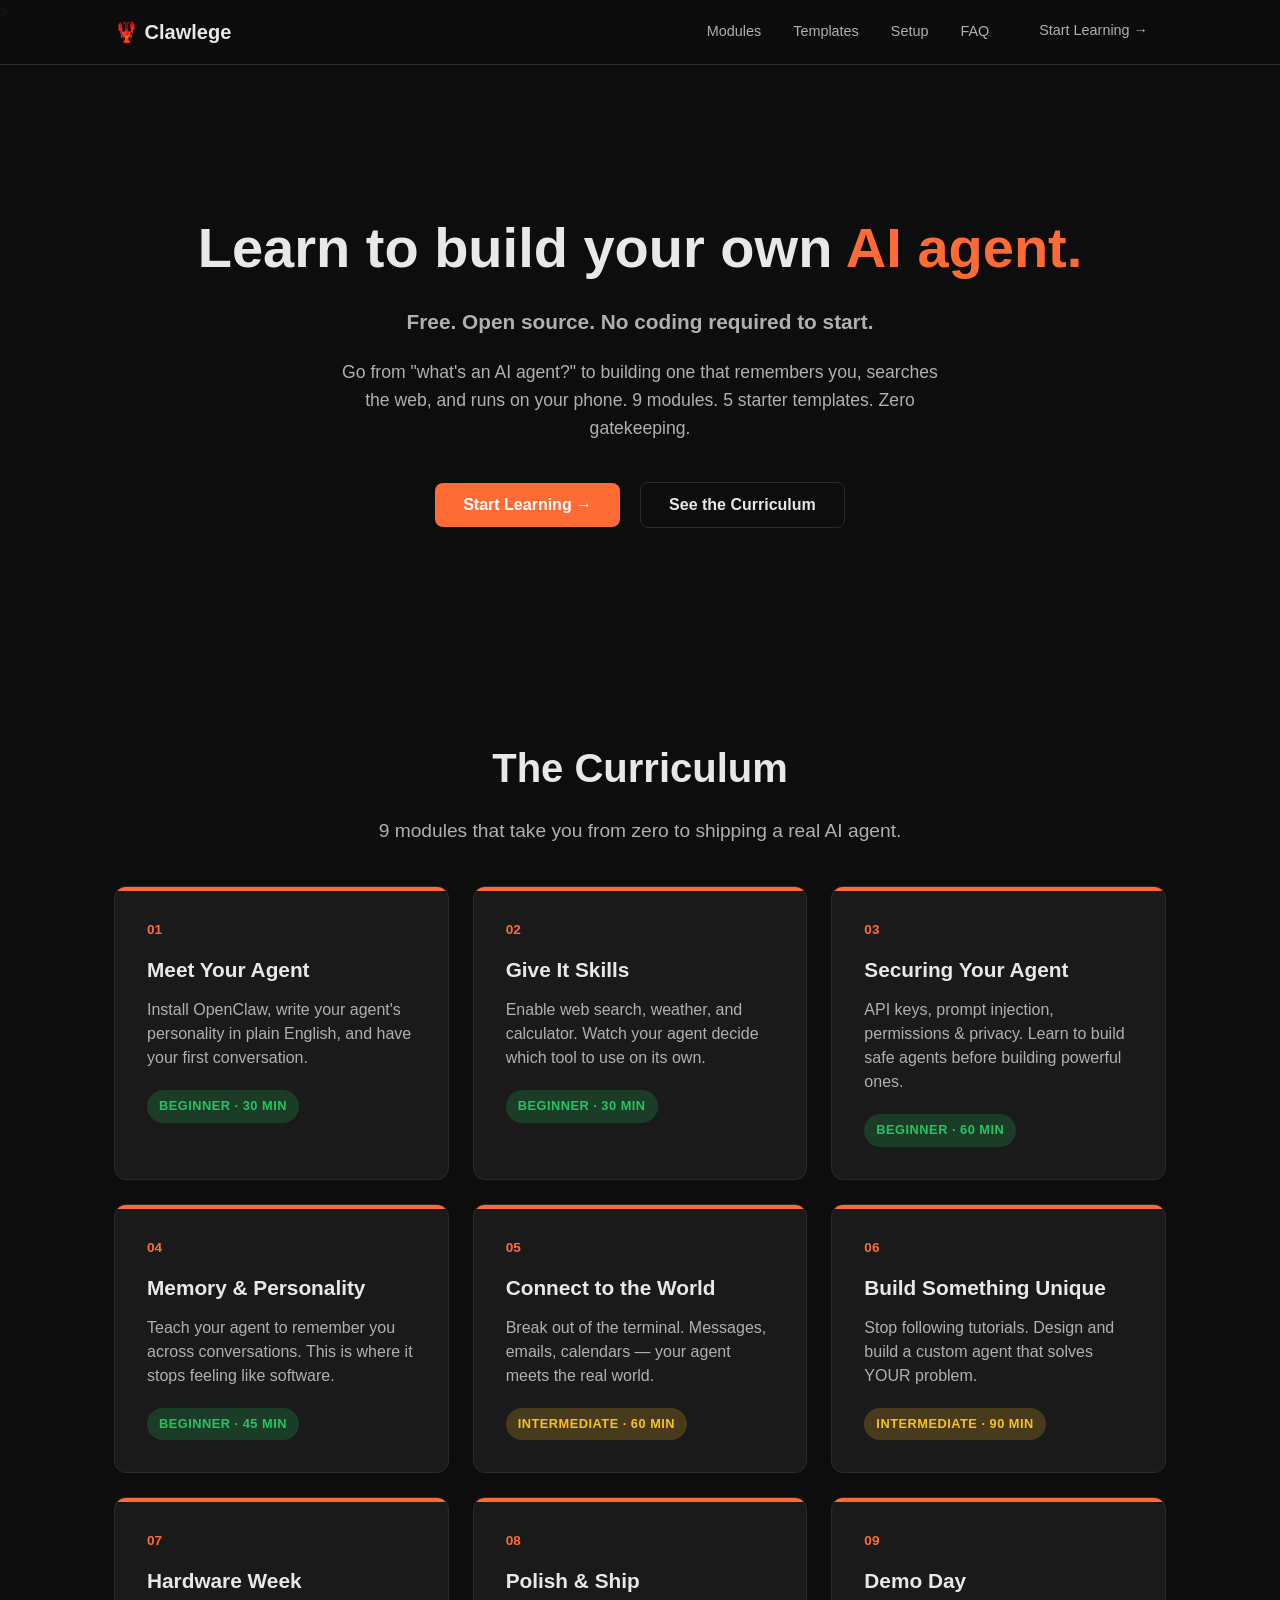
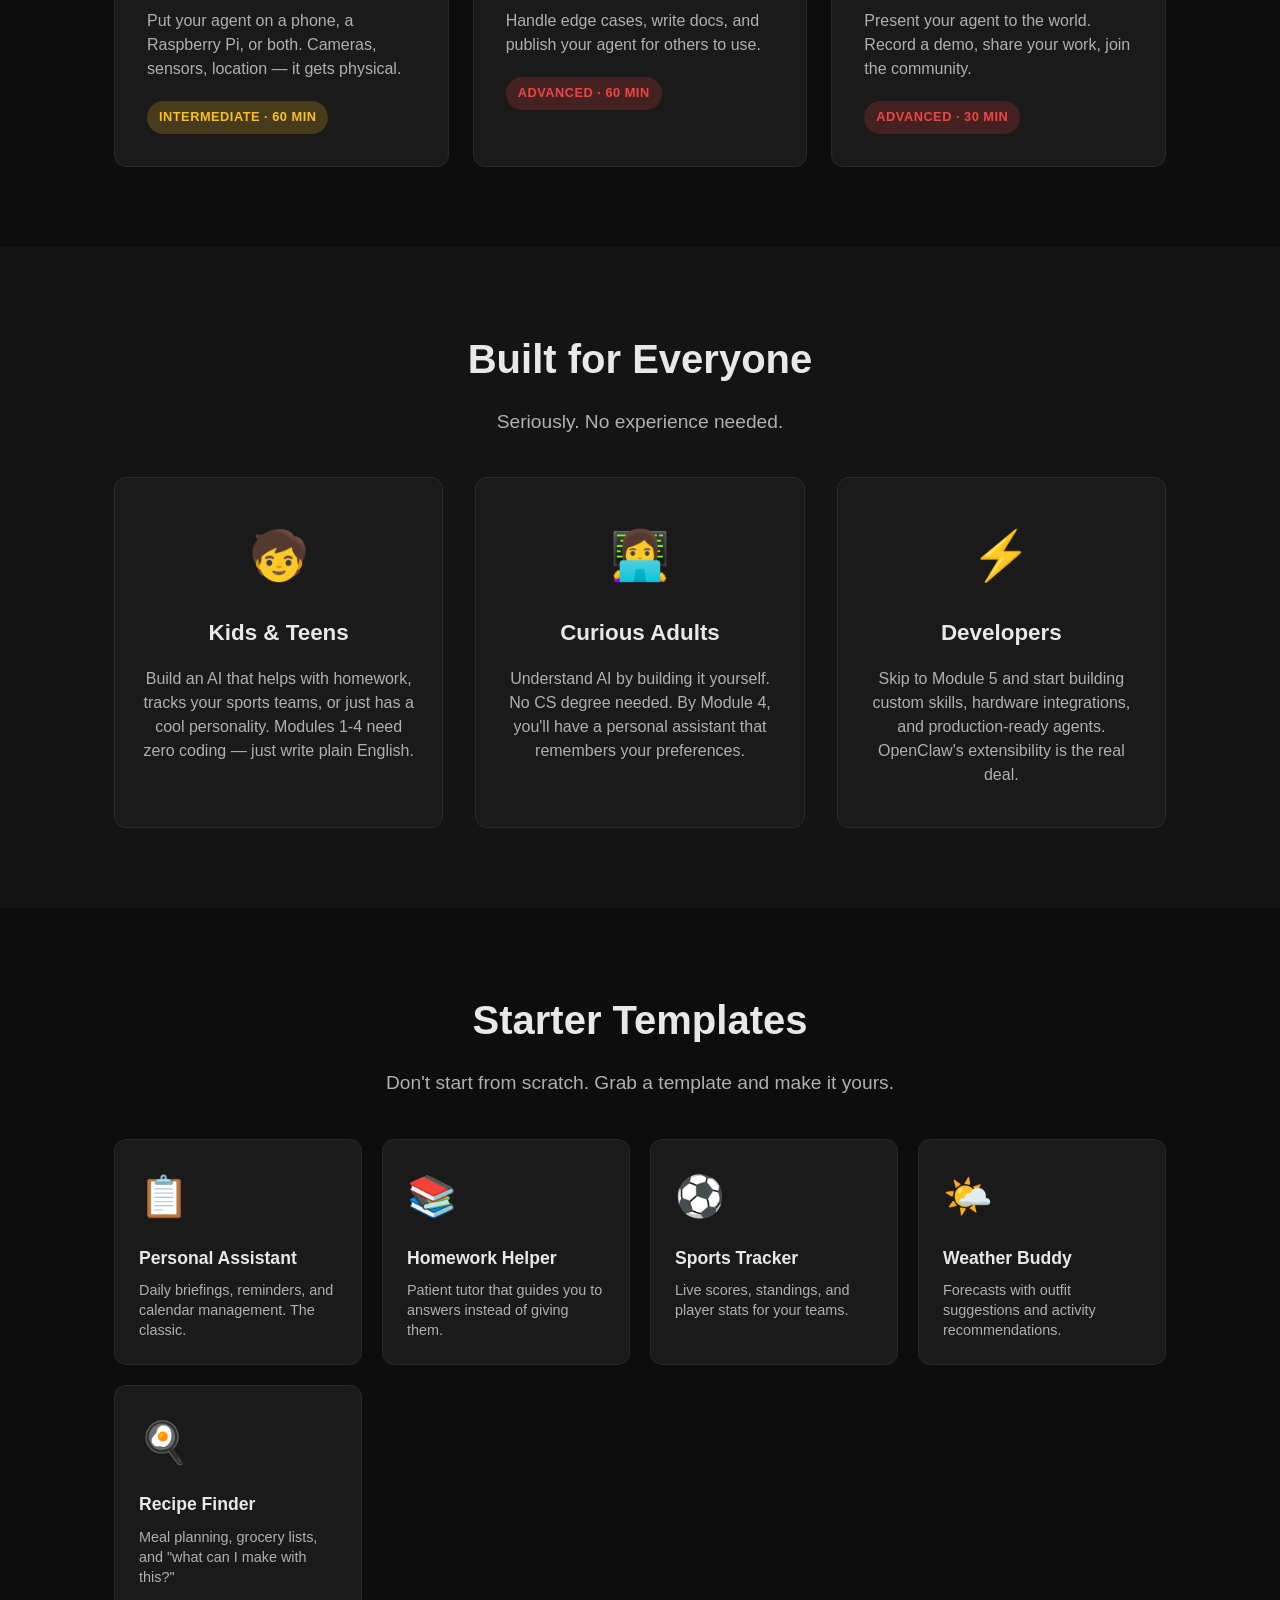
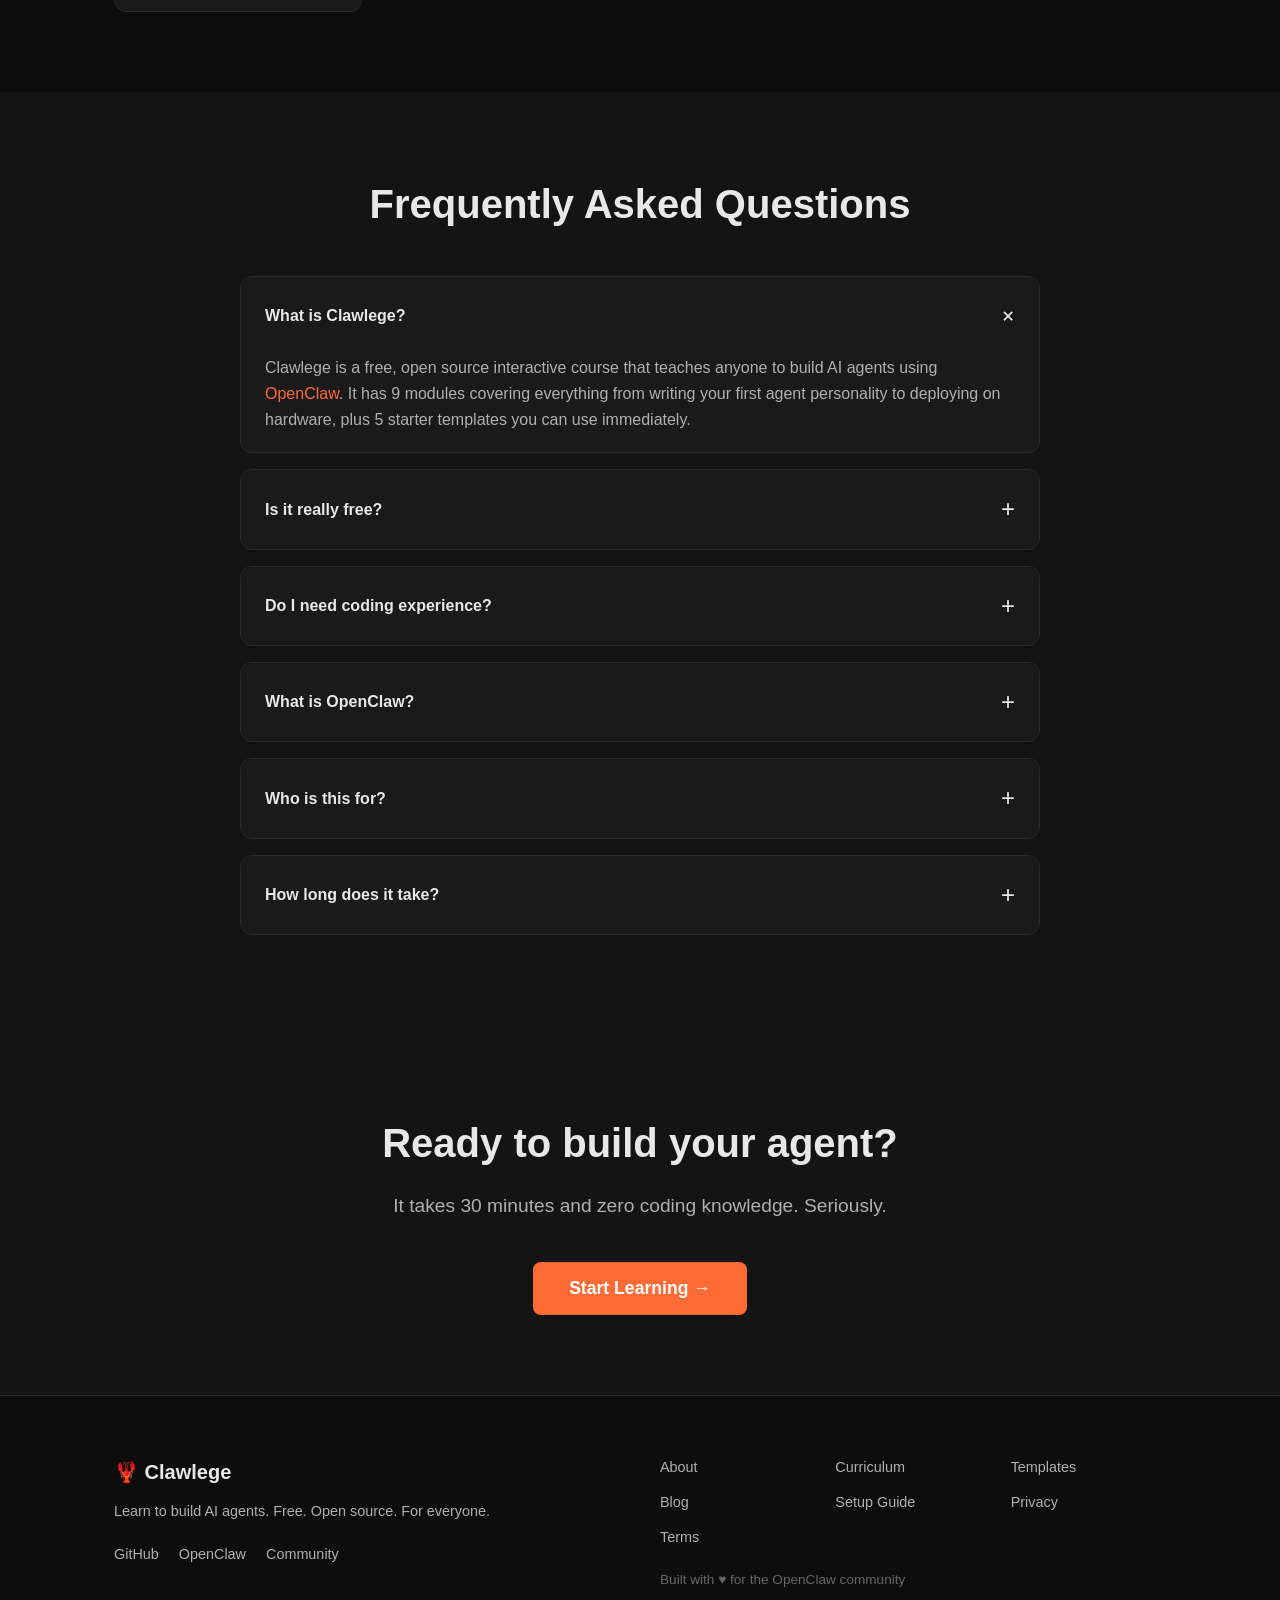
==== commit e2438488: "Add comprehensive System Requirements & Setup Guide SYSTEM REQUIREMENTS PAGE (3,000+ words): ✅ Compl" ====
--- a/docs/index.html
+++ b/docs/index.html
@@ -140,7 +140,7 @@
                 <div class="nav-links">
                     <a href="#modules" aria-label="View Curriculum">Modules</a>
                     <a href="#templates" aria-label="View Starter Templates">Templates</a>
-                    <a href="#audience" aria-label="Learn Who This Is For">Who It's For</a>
+                    <a href="/system-requirements" aria-label="System Requirements & Setup">Setup</a>
                     <a href="#faq" aria-label="Frequently Asked Questions">FAQ</a>
                     <a href="https://github.com/Clawlege/clawlege" class="btn btn-sm" target="_blank" aria-label="Start Learning on GitHub">Start Learning →</a>
                 </div>
@@ -349,6 +349,7 @@
                     <a href="#modules" aria-label="View Curriculum">Curriculum</a>
                     <a href="#templates" aria-label="Starter Templates">Templates</a>
                     <a href="/blog" aria-label="Learn About AI Agents">Blog</a>
+                    <a href="/system-requirements" aria-label="System Requirements">Setup Guide</a>
                     <a href="/privacy" aria-label="Privacy Policy">Privacy</a>
                     <a href="/terms" aria-label="Terms of Service">Terms</a>
                 </nav>
